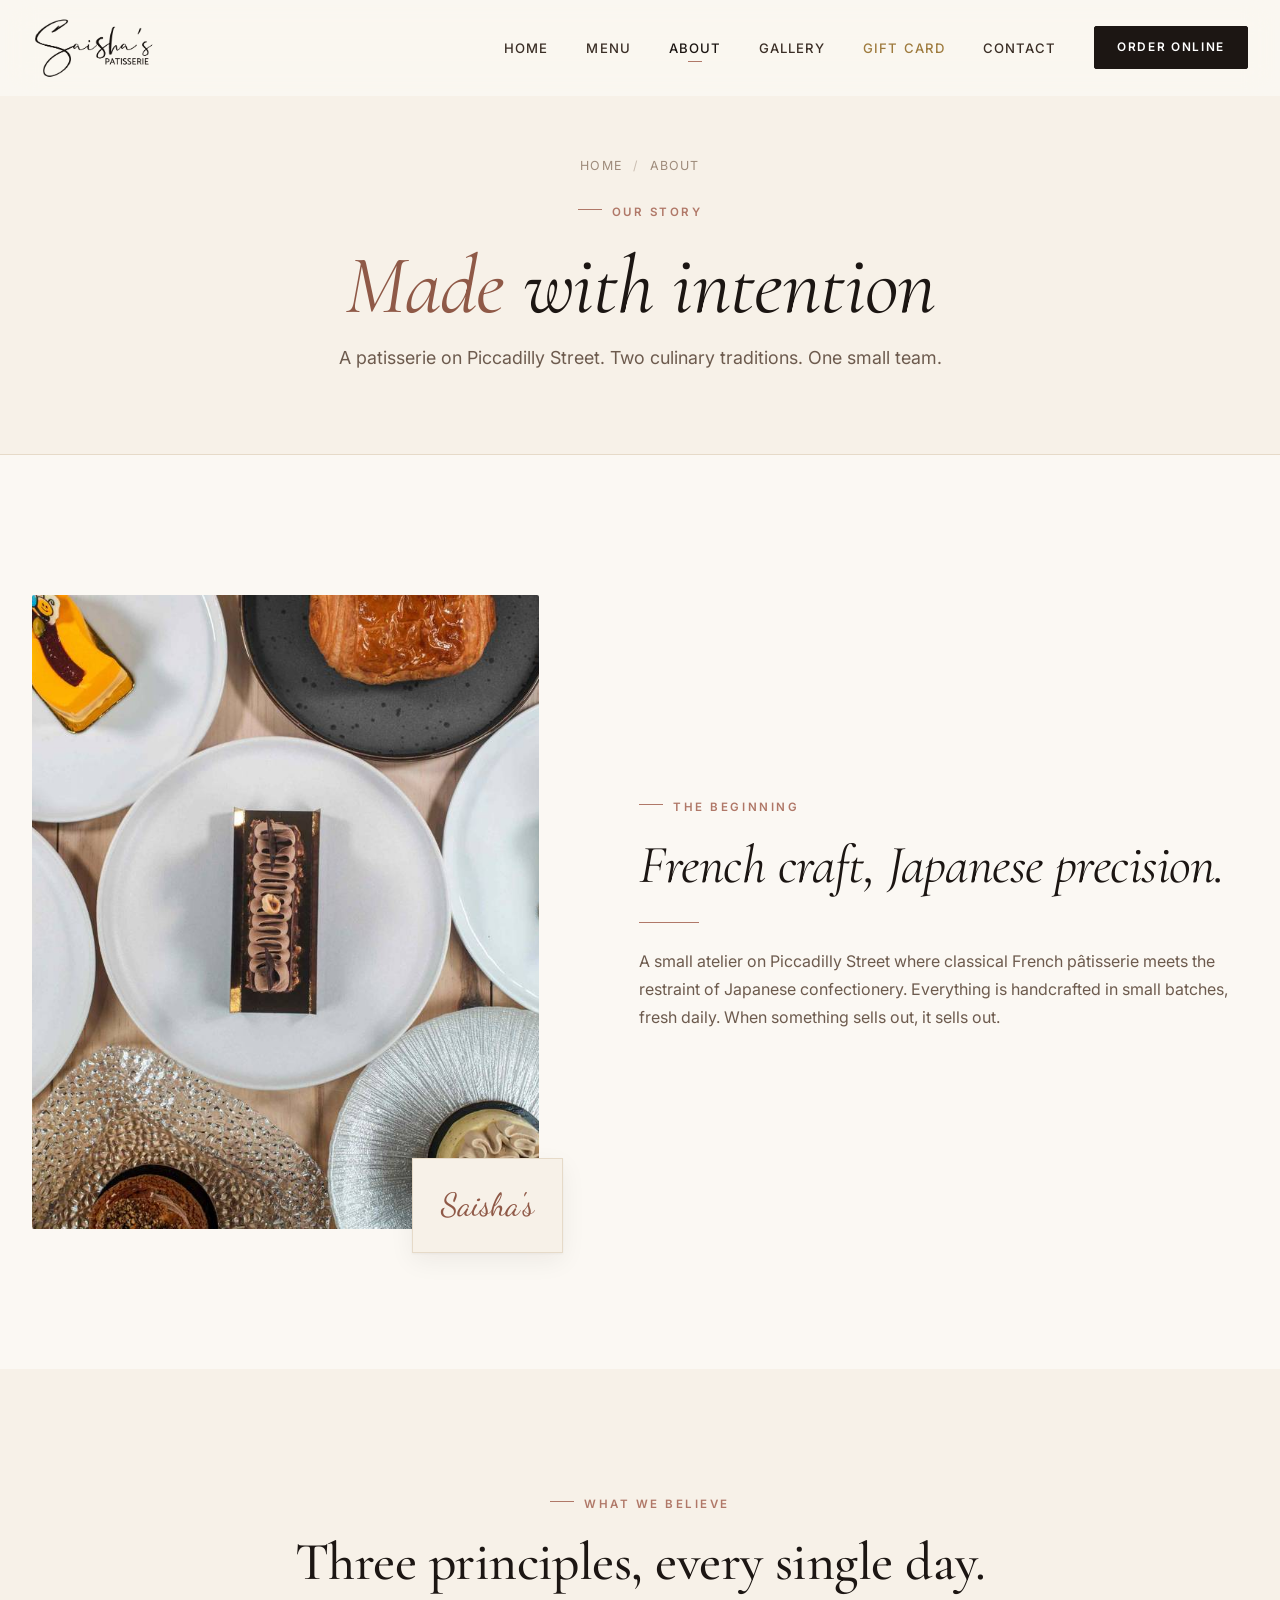
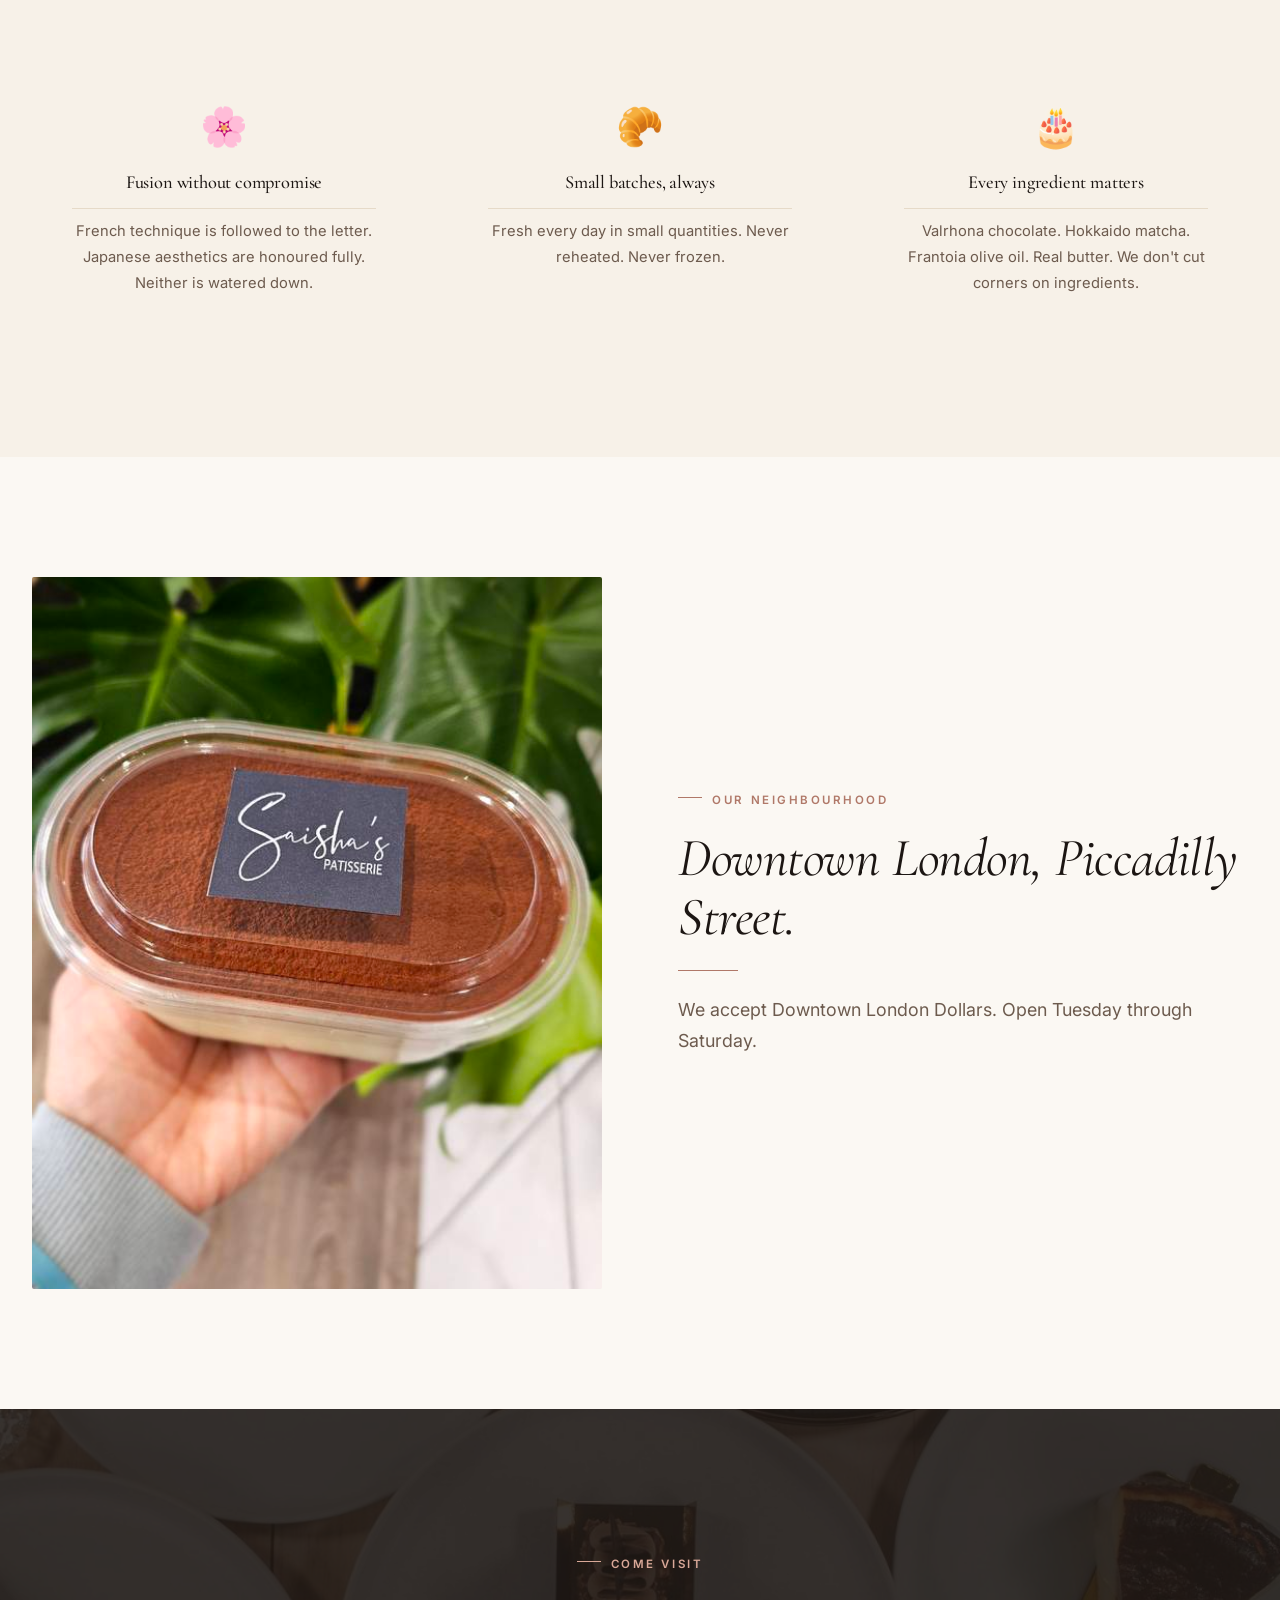
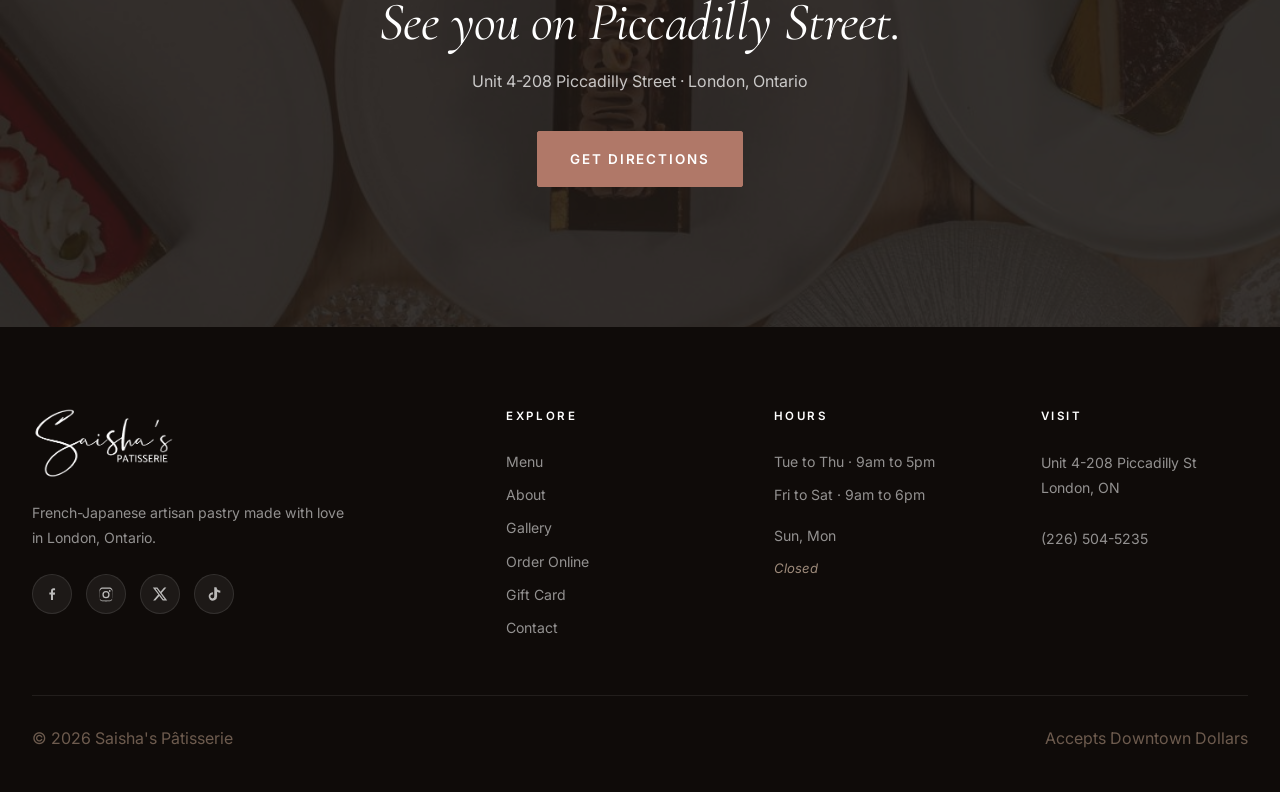
==== about.html @ 5a0bde57 "Initial commit: Saisha's Patisserie website rebuild Full static site with home, menu, about, gallery" ====
<!DOCTYPE html>
<html lang="en">
<head>
  <meta charset="UTF-8">
  <meta name="viewport" content="width=device-width, initial-scale=1.0">
  <title>About · Saisha's Pâtisserie</title>
  <meta name="description" content="The story behind Saisha's Pâtisserie, a French-Japanese artisan patisserie in London, Ontario.">
  <link rel="icon" type="image/png" href="images/logo/logo-transparent.png">
  <link rel="stylesheet" href="css/main.css">
  <link rel="stylesheet" href="css/components.css">
</head>
<body>

  <nav class="nav">
    <div class="wrap">
      <div class="nav-inner">
        <a href="index.html" class="nav-logo"><img src="images/logo/logo-dark.png" alt="Saisha's Pâtisserie"></a>
        <ul class="nav-links">
          <li><a href="index.html">Home</a></li>
          <li><a href="menu.html">Menu</a></li>
          <li><a href="about.html" class="active">About</a></li>
          <li><a href="gallery.html">Gallery</a></li>
          <li><a href="https://app.squareup.com/gift/MLR6V0DSDRDC0/order" target="_blank" rel="noopener" style="color:var(--gold);">Gift Card</a></li>
          <li><a href="contact.html">Contact</a></li>
          <li><a href="#" class="btn btn-primary nav-cta">Order Online</a></li>
        </ul>
        <button class="nav-toggle" aria-label="Menu"><span></span><span></span><span></span></button>
      </div>
    </div>
  </nav>

  <header class="page-header">
    <div class="wrap">
      <div class="breadcrumb"><a href="index.html">Home</a><span class="breadcrumb-sep">/</span><span>About</span></div>
      <span class="eyebrow">Our Story</span>
      <h1><em>Made</em> with intention</h1>
      <p class="lead">A patisserie on Piccadilly Street. Two culinary traditions. One small team.</p>
    </div>
  </header>

  <!-- STORY -->
  <section class="intro">
    <div class="wrap">
      <div class="intro-split">
        <div class="intro-photo fade-up">
          <img src="images/real/pastry-spread-hero.jpg" alt="Saisha's pastry spread">
          <div class="intro-sig">Saisha's</div>
        </div>
        <div class="intro-text fade-up">
          <span class="eyebrow">The Beginning</span>
          <h2>French craft, Japanese precision.</h2>
          <div class="rule"></div>
          <p>A small atelier on Piccadilly Street where classical French pâtisserie meets the restraint of Japanese confectionery. Everything is handcrafted in small batches, fresh daily. When something sells out, it sells out.</p>
        </div>
      </div>
    </div>
  </section>

  <!-- WHAT WE BELIEVE (user loves this, keep as-is) -->
  <section class="section bg-cream">
    <div class="wrap">
      <div class="section-header center fade-up">
        <span class="eyebrow">What We Believe</span>
        <h2>Three principles, every single day.</h2>
      </div>
      <div class="grid grid-3 stagger fade-up">
        <div class="card" style="text-align:center; border: none; background: transparent;">
          <div style="font-size:2.4rem; margin-bottom: 14px;">🌸</div>
          <h3 style="font-size:1.15rem; margin-bottom:10px;">Fusion without compromise</h3>
          <p style="font-size:0.92rem;">French technique is followed to the letter. Japanese aesthetics are honoured fully. Neither is watered down.</p>
        </div>
        <div class="card" style="text-align:center; border: none; background: transparent;">
          <div style="font-size:2.4rem; margin-bottom: 14px;">🥐</div>
          <h3 style="font-size:1.15rem; margin-bottom:10px;">Small batches, always</h3>
          <p style="font-size:0.92rem;">Fresh every day in small quantities. Never reheated. Never frozen.</p>
        </div>
        <div class="card" style="text-align:center; border: none; background: transparent;">
          <div style="font-size:2.4rem; margin-bottom: 14px;">🎂</div>
          <h3 style="font-size:1.15rem; margin-bottom:10px;">Every ingredient matters</h3>
          <p style="font-size:0.92rem;">Valrhona chocolate. Hokkaido matcha. Frantoia olive oil. Real butter. We don't cut corners on ingredients.</p>
        </div>
      </div>
    </div>
  </section>

  <!-- NEIGHBOURHOOD -->
  <section class="section">
    <div class="wrap">
      <div class="split fade-up">
        <div class="showcase-photo">
          <img src="images/real/tiramisu-branded.jpg" alt="Saisha's signature tiramisu packaging" style="width: 100%; aspect-ratio: 4/5; object-fit: cover;">
        </div>
        <div class="showcase-text">
          <span class="eyebrow">Our Neighbourhood</span>
          <h2 style="font-style: italic; font-weight: 400;">Downtown London, Piccadilly Street.</h2>
          <div class="rule"></div>
          <p class="lead">We accept Downtown London Dollars. Open Tuesday through Saturday.</p>
        </div>
      </div>
    </div>
  </section>

  <!-- SINGLE FOCUSED CTA -->
  <section class="cta-banner">
    <div class="wrap-narrow">
      <span class="eyebrow">Come Visit</span>
      <h2>See you on Piccadilly Street.</h2>
      <p>Unit 4-208 Piccadilly Street · London, Ontario</p>
      <div class="cta-banner-actions">
        <a href="contact.html" class="btn btn-primary" style="background: var(--rose); border-color: var(--rose);">Get Directions</a>
      </div>
    </div>
  </section>

  <footer class="footer">
    <div class="wrap">
      <div class="footer-grid">
        <div class="footer-brand">
          <a href="index.html"><img src="images/logo/logo-transparent.png" alt="Saisha's Pâtisserie"></a>
          <p>French-Japanese artisan pastry made with love in London, Ontario.</p>
          <div class="footer-social">
            <a href="https://www.facebook.com/saisha.patisserie/" target="_blank" aria-label="Facebook"><svg viewBox="0 0 24 24" xmlns="http://www.w3.org/2000/svg"><path d="M13.5 21v-8h2.7l.4-3.1h-3.1v-2c0-.9.25-1.5 1.5-1.5h1.6V3.6c-.3 0-1.2-.1-2.3-.1-2.3 0-3.8 1.4-3.8 3.9v2.2H8v3.1h2.5V21h3z"/></svg></a>
            <a href="https://www.instagram.com/saisha.patisserie/" target="_blank" aria-label="Instagram"><svg viewBox="0 0 24 24" xmlns="http://www.w3.org/2000/svg"><path d="M12 2.2c3.2 0 3.6 0 4.8.07 1.2.05 1.8.24 2.2.4.6.2 1 .5 1.4.9s.7.8.9 1.4c.17.5.36 1.1.4 2.2.07 1.2.07 1.6.07 4.8s0 3.6-.07 4.8c-.04 1.2-.23 1.8-.4 2.2-.2.6-.5 1-.9 1.4s-.8.7-1.4.9c-.5.17-1.1.36-2.2.4-1.2.07-1.6.07-4.8.07s-3.6 0-4.8-.07c-1.1-.04-1.7-.23-2.2-.4-.6-.2-1-.5-1.4-.9s-.7-.8-.9-1.4c-.17-.5-.36-1.1-.4-2.2C2.2 15.6 2.2 15.2 2.2 12s0-3.6.07-4.8c.04-1.1.23-1.7.4-2.2.2-.6.5-1 .9-1.4s.8-.7 1.4-.9c.5-.17 1.1-.36 2.2-.4C8.4 2.2 8.8 2.2 12 2.2zm0 1.98c-3.1 0-3.5 0-4.7.07-1.1.05-1.7.23-2.1.4-.5.2-.9.5-1.3.9s-.7.8-.9 1.3c-.17.4-.35 1-.4 2.1-.07 1.2-.07 1.6-.07 4.7s0 3.5.07 4.7c.05 1.1.23 1.7.4 2.1.2.5.5.9.9 1.3s.8.7 1.3.9c.4.17 1 .35 2.1.4 1.2.07 1.6.07 4.7.07s3.5 0 4.7-.07c1.1-.05 1.7-.23 2.1-.4.5-.2.9-.5 1.3-.9s.7-.8.9-1.3c.17-.4.35-1 .4-2.1.07-1.2.07-1.6.07-4.7s0-3.5-.07-4.7c-.05-1.1-.23-1.7-.4-2.1-.2-.5-.5-.9-.9-1.3s-.8-.7-1.3-.9c-.4-.17-1-.35-2.1-.4-1.2-.07-1.6-.07-4.7-.07zm0 3.4a5.4 5.4 0 1 1 0 10.8 5.4 5.4 0 0 1 0-10.8zm0 1.98a3.42 3.42 0 1 0 0 6.84 3.42 3.42 0 0 0 0-6.84zm6.85-2.2a1.27 1.27 0 1 1-2.54 0 1.27 1.27 0 0 1 2.54 0z"/></svg></a>
            <a href="https://x.com/saishas_pastry" target="_blank" aria-label="X"><svg viewBox="0 0 24 24" xmlns="http://www.w3.org/2000/svg"><path d="M18.244 2.25h3.308l-7.227 8.26 8.502 11.24H16.17l-5.214-6.817L4.99 21.75H1.68l7.73-8.835L1.254 2.25H8.08l4.713 6.231zm-1.161 17.52h1.833L7.084 4.126H5.117z"/></svg></a>
            <a href="https://www.tiktok.com/discover/saisha-patisserie" target="_blank" aria-label="TikTok"><svg viewBox="0 0 24 24" xmlns="http://www.w3.org/2000/svg"><path d="M19.59 6.69a4.83 4.83 0 0 1-3.77-4.25V2h-3.45v13.67a2.89 2.89 0 0 1-5.2 1.74 2.89 2.89 0 0 1 2.31-4.64 2.93 2.93 0 0 1 .88.13V9.4a6.84 6.84 0 0 0-1-.05A6.33 6.33 0 0 0 5.8 20.1a6.34 6.34 0 0 0 10.86-4.43v-7a8.16 8.16 0 0 0 4.77 1.52v-3.4a4.85 4.85 0 0 1-1-.1z"/></svg></a>
          </div>
        </div>
        <div class="footer-col"><h5>Explore</h5><ul>
          <li><a href="menu.html">Menu</a></li><li><a href="about.html">About</a></li>
          <li><a href="gallery.html">Gallery</a></li><li><a href="#">Order Online</a></li>
          <li><a href="https://app.squareup.com/gift/MLR6V0DSDRDC0/order" target="_blank">Gift Card</a></li>
          <li><a href="contact.html">Contact</a></li>
        </ul></div>
        <div class="footer-col"><h5>Hours</h5><ul>
          <li>Tue to Thu · 9am to 5pm</li>
          <li>Fri to Sat · 9am to 6pm</li>
          <li style="margin-top: 8px;">Sun, Mon</li>
          <li style="color: var(--muted); font-size: 0.82rem; font-style: italic;">Closed</li>
        </ul></div>
        <div class="footer-col"><h5>Visit</h5><address>
          Unit 4-208 Piccadilly St<br>London, ON<br><br>
          <a href="tel:+12265045235">(226) 504-5235</a>
        </address></div>
      </div>
      <div class="footer-bottom"><p>© 2026 Saisha's Pâtisserie</p><p>Accepts Downtown Dollars</p></div>
    </div>
  </footer>

  <script src="js/main.js"></script>
</body>
</html>
---- css/main.css ----
@import url('https://fonts.googleapis.com/css2?family=Cormorant+Garamond:ital,wght@0,300;0,400;0,500;0,600;0,700;1,400;1,500&family=Inter:wght@300;400;500;600;700&family=Dancing+Script:wght@500;600;700&display=swap');

/* ===========================================================
   DESIGN SYSTEM — Saisha's Pâtisserie
   French-Japanese artisan pastry · editorial premium feel
   =========================================================== */
:root {
  /* Palette */
  --cream:        #F7F1E8;
  --cream-deep:   #EFE6D6;
  --ivory:        #FBF8F3;
  --white:        #FFFFFF;
  --ink:          #1C1613;
  --ink-soft:     #3A2E26;
  --mid:          #6D5B4E;
  --muted:        #9E8B7B;
  --line:         #E6DAC8;

  /* Accents — muted, refined */
  --rose:         #B07868;
  --rose-deep:    #8F5947;
  --rose-soft:    #D9A898;
  --gold:         #9E7B3E;
  --gold-light:   #C9A35E;

  /* Semantic */
  --bg:           var(--ivory);
  --bg-alt:       var(--cream);
  --bg-dark:      var(--ink);
  --text:         var(--ink);
  --text-soft:    var(--mid);
  --accent:       var(--rose);
  --border:       var(--line);

  /* Type */
  --font-display: 'Cormorant Garamond', 'Playfair Display', Georgia, serif;
  --font-body:    'Inter', system-ui, -apple-system, sans-serif;
  --font-script:  'Dancing Script', cursive;

  /* Rhythm */
  --r-xs: 4px;
  --r-sm: 8px;
  --r-md: 14px;
  --r-lg: 24px;
  --r-xl: 36px;

  /* Shadows */
  --shadow-soft: 0 1px 2px rgba(28,22,19,0.04), 0 8px 24px rgba(28,22,19,0.06);
  --shadow-md:   0 4px 12px rgba(28,22,19,0.08), 0 20px 40px rgba(28,22,19,0.10);
  --shadow-lg:   0 20px 60px rgba(28,22,19,0.18);

  /* Motion */
  --ease: cubic-bezier(0.16, 1, 0.3, 1);
  --t-fast: 0.2s;
  --t-med:  0.4s;
  --t-slow: 0.8s;

  --max:        1280px;
  --max-narrow: 920px;
  --nav-h:      96px;
}

*, *::before, *::after { box-sizing: border-box; margin: 0; padding: 0; }
html { scroll-behavior: smooth; -webkit-text-size-adjust: 100%; }
body {
  font-family: var(--font-body);
  background: var(--bg);
  color: var(--text);
  line-height: 1.65;
  font-size: 16px;
  -webkit-font-smoothing: antialiased;
  -moz-osx-font-smoothing: grayscale;
}
img { max-width: 100%; height: auto; display: block; }
a  { color: inherit; text-decoration: none; transition: color var(--t-fast) var(--ease); }
ul { list-style: none; }
button { font-family: inherit; cursor: pointer; border: none; background: none; }

/* ===========================================================
   TYPOGRAPHY
   =========================================================== */
.display, h1, h2, h3 {
  font-family: var(--font-display);
  font-weight: 500;
  line-height: 1.1;
  letter-spacing: -0.01em;
  color: var(--ink);
}
h1 { font-size: clamp(2.8rem, 6.5vw, 5.5rem); font-weight: 400; }
h2 { font-size: clamp(2rem, 4.2vw, 3.4rem); }
h3 { font-size: clamp(1.4rem, 2.5vw, 1.9rem); font-weight: 500; }
h4 { font-family: var(--font-display); font-size: 1.25rem; font-weight: 500; line-height: 1.3; color: var(--ink); }

em { font-style: italic; color: var(--rose-deep); }

.nowrap { white-space: nowrap; }

p {
  color: var(--text-soft);
  font-size: 1rem;
  line-height: 1.75;
}

.lead {
  font-size: clamp(1.05rem, 1.4vw, 1.2rem);
  line-height: 1.7;
  color: var(--mid);
  max-width: 58ch;
}

.eyebrow {
  display: inline-block;
  font-family: var(--font-body);
  font-size: 0.72rem;
  font-weight: 600;
  letter-spacing: 0.22em;
  text-transform: uppercase;
  color: var(--rose);
  margin-bottom: 18px;
}

.eyebrow::before {
  content: '';
  display: inline-block;
  width: 24px;
  height: 1px;
  background: currentColor;
  vertical-align: middle;
  margin-right: 10px;
  transform: translateY(-3px);
}

.script {
  font-family: var(--font-script);
  font-weight: 600;
  font-style: normal;
  color: var(--rose-deep);
}

.rule {
  width: 60px;
  height: 1px;
  background: var(--rose);
  margin: 24px 0;
}
.rule.center { margin-left: auto; margin-right: auto; }

/* ===========================================================
   LAYOUT
   =========================================================== */
.wrap {
  width: 100%;
  max-width: var(--max);
  margin: 0 auto;
  padding: 0 32px;
}

.wrap-narrow {
  max-width: var(--max-narrow);
  margin: 0 auto;
  padding: 0 32px;
}

.section {
  padding: clamp(64px, 10vw, 120px) 0;
}

.section-sm { padding: 56px 0; }

.section-header {
  margin-bottom: 64px;
}

.section-header.center {
  text-align: center;
}

.section-header.center .lead {
  margin: 16px auto 0;
}

.section-header p.lead {
  margin-top: 16px;
}

/* Grid helpers */
.grid {
  display: grid;
  gap: 32px;
}
.grid-2 { grid-template-columns: repeat(2, minmax(0, 1fr)); }
.grid-3 { grid-template-columns: repeat(3, minmax(0, 1fr)); }
.grid-4 { grid-template-columns: repeat(4, minmax(0, 1fr)); }

.split {
  display: grid;
  grid-template-columns: 1fr 1fr;
  gap: clamp(32px, 6vw, 80px);
  align-items: center;
}

/* ===========================================================
   BUTTONS
   =========================================================== */
.btn {
  display: inline-flex;
  align-items: center;
  justify-content: center;
  gap: 10px;
  padding: 16px 32px;
  border-radius: 2px;
  font-family: var(--font-body);
  font-size: 0.84rem;
  font-weight: 600;
  letter-spacing: 0.14em;
  text-transform: uppercase;
  border: 1px solid transparent;
  transition: all var(--t-med) var(--ease);
  cursor: pointer;
  white-space: nowrap;
  position: relative;
  overflow: hidden;
}

.btn-primary {
  background: var(--ink);
  color: var(--white);
  border-color: var(--ink);
}
.btn-primary:hover {
  background: var(--rose-deep);
  border-color: var(--rose-deep);
  transform: translateY(-2px);
  box-shadow: var(--shadow-md);
}

.btn-ghost {
  background: transparent;
  color: var(--ink);
  border-color: var(--ink);
}
.btn-ghost:hover {
  background: var(--ink);
  color: var(--white);
}

.btn-gold {
  background: var(--gold);
  color: var(--white);
  border-color: var(--gold);
}
.btn-gold:hover {
  background: var(--gold-light);
  border-color: var(--gold-light);
  color: var(--ink);
}

.btn-outline-light {
  background: transparent;
  color: var(--white);
  border-color: rgba(255,255,255,0.35);
}
.btn-outline-light:hover {
  background: rgba(255,255,255,0.1);
  border-color: var(--white);
}

.btn-sm {
  padding: 11px 22px;
  font-size: 0.74rem;
}

.btn-text {
  font-family: var(--font-body);
  font-size: 0.8rem;
  font-weight: 600;
  letter-spacing: 0.18em;
  text-transform: uppercase;
  color: var(--ink);
  display: inline-flex;
  align-items: center;
  gap: 10px;
  border-bottom: 1px solid currentColor;
  padding-bottom: 4px;
  transition: all var(--t-med) var(--ease);
}
.btn-text:hover {
  color: var(--rose);
  gap: 16px;
}

/* Colors */
.text-rose    { color: var(--rose); }
.text-muted   { color: var(--muted); }
.text-dark    { color: var(--ink); }
.bg-cream     { background: var(--cream); }
.bg-dark      { background: var(--bg-dark); color: var(--white); }
.bg-ivory     { background: var(--ivory); }

/* ===========================================================
   PAGE HEADER (inner pages)
   =========================================================== */
.page-header {
  padding: calc(var(--nav-h) + 60px) 0 80px;
  background: var(--bg-alt);
  text-align: center;
  border-bottom: 1px solid var(--border);
}
.page-header h1 {
  font-weight: 400;
  font-style: italic;
}
.page-header .lead {
  margin: 12px auto 0;
}

.breadcrumb {
  display: flex;
  align-items: center;
  justify-content: center;
  gap: 10px;
  font-size: 0.78rem;
  color: var(--muted);
  letter-spacing: 0.1em;
  text-transform: uppercase;
  margin-bottom: 20px;
}
.breadcrumb a:hover { color: var(--rose); }
.breadcrumb-sep { color: var(--muted); opacity: 0.5; }

/* ===========================================================
   FADE UP ANIMATION
   =========================================================== */
.fade-up {
  opacity: 0;
  transform: translateY(28px);
  transition: opacity 0.9s var(--ease), transform 0.9s var(--ease);
}
.fade-up.visible {
  opacity: 1;
  transform: translateY(0);
}

/* Staggered children */
.stagger > * { transition-delay: 0s; }
.stagger > *:nth-child(2) { transition-delay: 0.1s; }
.stagger > *:nth-child(3) { transition-delay: 0.2s; }
.stagger > *:nth-child(4) { transition-delay: 0.3s; }
.stagger > *:nth-child(5) { transition-delay: 0.4s; }
.stagger > *:nth-child(6) { transition-delay: 0.5s; }

/* ===========================================================
   RESPONSIVE
   =========================================================== */
@media (max-width: 1024px) {
  .grid-4 { grid-template-columns: repeat(2, 1fr); }
  .grid-3 { grid-template-columns: repeat(2, 1fr); }
  .split  { grid-template-columns: 1fr; gap: 40px; }
}

@media (max-width: 640px) {
  .wrap, .wrap-narrow { padding: 0 20px; }
  .grid-4, .grid-3, .grid-2 { grid-template-columns: 1fr; }
  .btn { padding: 13px 24px; font-size: 0.78rem; }
  .section-header { margin-bottom: 40px; }
}
---- css/components.css ----
/* ===========================================================
   NAVIGATION
   =========================================================== */
.nav {
  position: fixed;
  top: 0; left: 0; right: 0;
  height: var(--nav-h);
  z-index: 100;
  display: flex;
  align-items: center;
  background: rgba(251,248,243,0.85);
  backdrop-filter: blur(16px) saturate(1.4);
  -webkit-backdrop-filter: blur(16px) saturate(1.4);
  border-bottom: 1px solid transparent;
  transition: all var(--t-med) var(--ease);
}
.nav.scrolled {
  border-bottom-color: var(--border);
  background: rgba(251,248,243,0.96);
}
.nav-inner {
  display: flex;
  align-items: center;
  justify-content: space-between;
  width: 100%;
}
.nav-logo {
  display: inline-flex;
  align-items: center;
  height: 100%;
}
.nav-logo img {
  height: 62px;
  width: auto;
  display: block;
}
.nav-links {
  display: flex;
  align-items: center;
  gap: 38px;
}
.nav-links a {
  font-size: 0.82rem;
  font-weight: 500;
  letter-spacing: 0.08em;
  text-transform: uppercase;
  color: var(--ink-soft);
  position: relative;
}
.nav-links a::after {
  content: '';
  position: absolute;
  bottom: -6px; left: 50%;
  transform: translateX(-50%) scaleX(0);
  width: 14px;
  height: 1px;
  background: var(--rose);
  transition: transform var(--t-med) var(--ease);
}
.nav-links a:hover,
.nav-links a.active {
  color: var(--ink);
}
.nav-links a:hover::after,
.nav-links a.active::after {
  transform: translateX(-50%) scaleX(1);
}
.nav-links a.nav-cta,
.nav-links a.btn-primary {
  padding: 11px 22px !important;
  font-size: 0.74rem !important;
  letter-spacing: 0.14em !important;
  color: var(--white) !important;
  background: var(--ink);
  border: 1px solid var(--ink);
  border-radius: 2px;
  text-transform: uppercase;
  font-weight: 600;
  transition: all var(--t-med) var(--ease);
}
.nav-links a.nav-cta:hover,
.nav-links a.btn-primary:hover {
  background: var(--rose-deep);
  border-color: var(--rose-deep);
  color: var(--white) !important;
  transform: translateY(-1px);
}
.nav-links a.nav-cta::after,
.nav-links a.btn-primary::after {
  display: none !important;
}
.nav-toggle {
  display: none;
  flex-direction: column;
  gap: 5px;
}
.nav-toggle span {
  width: 26px;
  height: 1.5px;
  background: var(--ink);
  transition: all var(--t-med) var(--ease);
}
.nav-toggle.open span:nth-child(1) { transform: translateY(7px) rotate(45deg); }
.nav-toggle.open span:nth-child(2) { opacity: 0; }
.nav-toggle.open span:nth-child(3) { transform: translateY(-6px) rotate(-45deg); }

@media (max-width: 960px) {
  .nav-links {
    position: fixed;
    top: var(--nav-h); left: 0; right: 0;
    flex-direction: column;
    gap: 0;
    background: var(--ivory);
    padding: 24px 0;
    border-bottom: 1px solid var(--border);
    transform: translateY(-100%);
    opacity: 0;
    pointer-events: none;
    transition: all var(--t-med) var(--ease);
  }
  .nav-links.open {
    transform: translateY(0);
    opacity: 1;
    pointer-events: auto;
  }
  .nav-links a {
    padding: 16px 32px;
    width: 100%;
    font-size: 0.9rem;
    text-align: center;
  }
  .nav-links a::after { display: none; }
  .nav-toggle { display: flex; }
}

/* ===========================================================
   HERO — editorial premium
   =========================================================== */
.hero {
  position: relative;
  min-height: 100vh;
  display: flex;
  align-items: center;
  overflow: hidden;
  background: var(--ink);
  padding-top: var(--nav-h);
}
.hero-bg {
  position: absolute;
  inset: 0;
  background: url('../images/hero/hero-croissants.jpg') center/cover no-repeat;
  opacity: 0.88;
  animation: heroZoom 20s var(--ease) forwards;
}
@keyframes heroZoom {
  from { transform: scale(1.08); }
  to   { transform: scale(1); }
}
.hero-overlay {
  position: absolute;
  inset: 0;
  background: linear-gradient(
    95deg,
    rgba(14,10,8,0.80) 0%,
    rgba(14,10,8,0.55) 40%,
    rgba(14,10,8,0.25) 100%);
}
.hero-content {
  position: relative;
  z-index: 2;
  max-width: 780px;
  color: var(--white);
  padding: 40px 0 80px;
}
.hero-eyebrow {
  display: inline-flex;
  align-items: center;
  gap: 14px;
  font-family: var(--font-body);
  font-size: 0.72rem;
  font-weight: 500;
  letter-spacing: 0.28em;
  text-transform: uppercase;
  color: rgba(255,255,255,0.8);
  margin-bottom: 28px;
}
.hero-eyebrow::before,
.hero-eyebrow::after {
  content: '';
  width: 40px;
  height: 1px;
  background: rgba(255,255,255,0.4);
}
.hero-content h1 {
  font-size: clamp(3rem, 7vw, 6rem);
  font-weight: 300;
  line-height: 1.02;
  color: var(--white);
  margin-bottom: 28px;
  letter-spacing: -0.02em;
}
.hero-content h1 em {
  font-style: italic;
  color: var(--rose-soft);
  font-weight: 400;
}
.hero-content .script {
  display: block;
  font-size: clamp(2rem, 5vw, 3.6rem);
  color: var(--rose-soft);
  margin: -4px 0 10px;
}
.hero-tagline {
  font-size: clamp(1rem, 1.3vw, 1.15rem);
  color: rgba(255,255,255,0.85);
  max-width: 540px;
  margin-bottom: 44px;
  line-height: 1.7;
}
.hero-actions {
  display: flex;
  gap: 16px;
  flex-wrap: wrap;
}
.hero-meta {
  position: absolute;
  bottom: 48px;
  left: 0; right: 0;
  z-index: 2;
}
.hero-meta-inner {
  display: flex;
  justify-content: space-between;
  align-items: end;
  color: rgba(255,255,255,0.7);
  font-size: 0.72rem;
  letter-spacing: 0.2em;
  text-transform: uppercase;
}
.hero-meta-scroll {
  display: flex;
  align-items: center;
  gap: 14px;
}
.hero-meta-scroll::after {
  content: '';
  width: 1px;
  height: 52px;
  background: linear-gradient(to bottom, rgba(255,255,255,0.5), transparent);
  animation: scrollLine 2.4s ease-in-out infinite;
}
@keyframes scrollLine {
  0%,100% { transform: scaleY(1); opacity: 0.4; }
  50%     { transform: scaleY(1.3); opacity: 1; }
}
.hero-rating {
  display: flex;
  align-items: center;
  gap: 16px;
}
.hero-rating strong {
  color: var(--white);
  font-family: var(--font-display);
  font-size: 1.1rem;
  font-weight: 500;
}
.hero-rating .stars {
  letter-spacing: 3px;
  color: var(--gold-light);
  font-size: 1rem;
}

@media (max-width: 640px) {
  .hero-meta-inner { flex-direction: column; gap: 20px; align-items: start; }
}

/* ===========================================================
   MARQUEE / MARKS BAR
   =========================================================== */
.marquee {
  border-top: 1px solid var(--border);
  border-bottom: 1px solid var(--border);
  padding: 28px 0;
  background: var(--cream);
  overflow: hidden;
}
.marquee-track {
  display: flex;
  align-items: center;
  gap: 56px;
  animation: slide 38s linear infinite;
  white-space: nowrap;
}
.marquee-item {
  font-family: var(--font-display);
  font-style: italic;
  font-size: 1.5rem;
  color: var(--mid);
  display: inline-flex;
  align-items: center;
  gap: 56px;
}
.marquee-item::after {
  content: '✦';
  color: var(--rose);
  font-size: 0.9rem;
}
@keyframes slide {
  from { transform: translateX(0); }
  to   { transform: translateX(-50%); }
}

/* ===========================================================
   INTRO / STORY SECTION — editorial split
   =========================================================== */
.intro {
  padding: clamp(80px, 12vw, 140px) 0;
}
.intro-split {
  display: grid;
  grid-template-columns: 1fr 1.2fr;
  gap: clamp(40px, 8vw, 100px);
  align-items: center;
}
.intro-text h2 {
  font-style: italic;
  font-weight: 400;
  margin-bottom: 28px;
}
.intro-text p + p {
  margin-top: 18px;
}
.intro-photo {
  position: relative;
}
.intro-photo > img {
  width: 100%;
  aspect-ratio: 4/5;
  object-fit: cover;
  border-radius: 2px;
}
.intro-sig {
  position: absolute;
  bottom: -24px;
  right: -24px;
  background: var(--cream);
  padding: 20px 28px;
  border: 1px solid var(--border);
  font-family: var(--font-script);
  font-size: 2rem;
  color: var(--rose-deep);
  box-shadow: var(--shadow-soft);
}
.intro-stats {
  display: flex;
  gap: 48px;
  margin-top: 44px;
  padding-top: 32px;
  border-top: 1px solid var(--border);
}
.intro-stat strong {
  display: block;
  font-family: var(--font-display);
  font-size: 2.4rem;
  font-weight: 500;
  color: var(--ink);
  line-height: 1;
}
.intro-stat span {
  font-size: 0.74rem;
  letter-spacing: 0.14em;
  text-transform: uppercase;
  color: var(--muted);
}
@media (max-width: 900px) {
  .intro-split { grid-template-columns: 1fr; }
  .intro-sig   { right: auto; left: 0; bottom: -20px; }
}

/* ===========================================================
   FEATURED ITEMS — editorial cards
   =========================================================== */
.featured {
  padding: clamp(80px, 12vw, 140px) 0;
  background: var(--cream);
}
.featured-grid {
  display: grid;
  grid-template-columns: repeat(4, 1fr);
  gap: 8px;
}
.featured-card {
  position: relative;
  overflow: hidden;
  background: var(--white);
  transition: transform var(--t-slow) var(--ease);
}
.featured-card-img {
  aspect-ratio: 3/4;
  overflow: hidden;
  position: relative;
}
.featured-card-img img {
  width: 100%;
  height: 100%;
  object-fit: cover;
  transition: transform 1.2s var(--ease);
}
.featured-card:hover .featured-card-img img {
  transform: scale(1.08);
}
.featured-card-body {
  padding: 22px 24px 28px;
  display: flex;
  flex-direction: column;
  gap: 4px;
}
.featured-card-body .category {
  font-size: 0.68rem;
  letter-spacing: 0.2em;
  text-transform: uppercase;
  color: var(--rose);
  font-weight: 600;
  margin-bottom: 6px;
}
.featured-card-body h4 {
  font-size: 1.2rem;
  line-height: 1.3;
  margin-bottom: 8px;
}
.featured-card-body .desc {
  font-size: 0.85rem;
  color: var(--mid);
  line-height: 1.55;
  margin-bottom: 14px;
  flex: 1;
}
.featured-card-body .price {
  font-family: var(--font-display);
  font-size: 1.1rem;
  font-weight: 500;
  color: var(--ink);
  display: flex;
  justify-content: space-between;
  align-items: end;
}
.featured-card-body .price small {
  font-family: var(--font-body);
  font-size: 0.7rem;
  letter-spacing: 0.14em;
  text-transform: uppercase;
  color: var(--muted);
  font-weight: 500;
}

@media (max-width: 1024px) {
  .featured-grid { grid-template-columns: repeat(2, 1fr); }
}
@media (max-width: 540px) {
  .featured-grid { grid-template-columns: 1fr; }
}

/* ===========================================================
   QUOTE / PULL QUOTE
   =========================================================== */
.pullquote {
  padding: 72px 0;
  background: var(--cream);
  border-top: 1px solid var(--border);
  border-bottom: 1px solid var(--border);
}
.pullquote-inner {
  display: flex;
  flex-direction: column;
  align-items: center;
  text-align: center;
  gap: 20px;
  max-width: 780px;
  margin: 0 auto;
}
.pullquote .stars {
  color: var(--gold-light);
  letter-spacing: 5px;
  font-size: 1.1rem;
}
.pullquote blockquote {
  font-family: var(--font-display);
  font-size: clamp(1.25rem, 2.2vw, 1.7rem);
  line-height: 1.5;
  font-weight: 400;
  font-style: italic;
  color: var(--ink);
  margin: 0;
  position: relative;
}
.pullquote blockquote::before,
.pullquote blockquote::after {
  font-family: var(--font-display);
  color: var(--rose);
  font-size: 2rem;
  font-style: italic;
  line-height: 0;
  position: relative;
  top: 0.25em;
}
.pullquote blockquote::before { content: '“'; margin-right: 4px; }
.pullquote blockquote::after  { content: '”'; margin-left: 4px; }
.pullquote .attribution {
  display: inline-flex;
  align-items: center;
  gap: 14px;
  padding-top: 12px;
  margin-top: 8px;
  border-top: 1px solid var(--border);
  min-width: 200px;
  justify-content: center;
}
.pullquote cite {
  font-style: normal;
  font-size: 0.72rem;
  letter-spacing: 0.22em;
  text-transform: uppercase;
  color: var(--muted);
  font-weight: 600;
}

/* ===========================================================
   SHOWCASE — alternating image/text rows
   =========================================================== */
.showcase {
  padding: clamp(80px, 12vw, 140px) 0;
}
.showcase-row {
  display: grid;
  grid-template-columns: 1fr 1fr;
  gap: clamp(40px, 6vw, 80px);
  align-items: center;
  margin-bottom: clamp(80px, 10vw, 140px);
}
.showcase-row:last-child { margin-bottom: 0; }
.showcase-row.reverse .showcase-text { order: 2; }
.showcase-row.reverse .showcase-photo { order: 1; }

.showcase-photo img {
  width: 100%;
  aspect-ratio: 5/6;
  object-fit: cover;
  border-radius: 2px;
}
.showcase-text h2 {
  font-style: italic;
  font-weight: 400;
  margin-bottom: 20px;
}
.showcase-text .lead {
  margin-bottom: 24px;
}

@media (max-width: 900px) {
  .showcase-row,
  .showcase-row.reverse { grid-template-columns: 1fr; }
  .showcase-row.reverse .showcase-text,
  .showcase-row.reverse .showcase-photo { order: unset; }
}

/* ===========================================================
   GALLERY STRIP (home preview)
   =========================================================== */
.gallery-preview {
  padding: clamp(60px, 8vw, 100px) 0;
  background: var(--bg-dark);
  color: var(--white);
}
.gallery-preview h2 { color: var(--white); font-style: italic; }
.gallery-preview .lead { color: rgba(255,255,255,0.7); }
.gallery-preview-grid {
  display: grid;
  grid-template-columns: repeat(4, 1fr);
  grid-auto-rows: 260px;
  gap: 12px;
  margin-top: 48px;
}
.gallery-preview-grid .gp-item {
  position: relative;
  overflow: hidden;
}
.gallery-preview-grid .gp-item.tall { grid-row: span 2; }
.gallery-preview-grid .gp-item img {
  width: 100%;
  height: 100%;
  object-fit: cover;
  transition: transform 1s var(--ease);
}
.gallery-preview-grid .gp-item:hover img {
  transform: scale(1.08);
}
@media (max-width: 900px) {
  .gallery-preview-grid { grid-template-columns: repeat(2, 1fr); grid-auto-rows: 220px; }
}

/* ===========================================================
   INSTAGRAM GRID
   =========================================================== */
.instagram-grid {
  display: grid;
  grid-template-columns: repeat(6, 1fr);
  gap: 10px;
}
.ig-tile {
  position: relative;
  aspect-ratio: 1/1;
  overflow: hidden;
}
.ig-tile img {
  width: 100%;
  height: 100%;
  object-fit: cover;
  transition: transform 0.8s var(--ease);
}
.ig-tile:hover img { transform: scale(1.08); }
.ig-overlay {
  position: absolute;
  inset: 0;
  background: rgba(28,22,19,0);
  display: flex;
  align-items: center;
  justify-content: center;
  color: var(--white);
  font-size: 0.72rem;
  font-weight: 600;
  letter-spacing: 0.12em;
  text-transform: uppercase;
  text-align: center;
  padding: 12px;
  opacity: 0;
  transition: all var(--t-med) var(--ease);
}
.ig-tile:hover .ig-overlay {
  background: rgba(28,22,19,0.6);
  opacity: 1;
}
@media (max-width: 900px) { .instagram-grid { grid-template-columns: repeat(3, 1fr); } }
@media (max-width: 480px) { .instagram-grid { grid-template-columns: repeat(2, 1fr); } }

/* ===========================================================
   NEWSLETTER
   =========================================================== */
.newsletter {
  padding: clamp(80px, 12vw, 120px) 0;
  background: var(--ivory);
  border-top: 1px solid var(--border);
}
.newsletter-inner {
  display: grid;
  grid-template-columns: 1fr 1fr;
  gap: 56px;
  align-items: center;
}
.newsletter-text h2 {
  font-style: italic;
  font-weight: 400;
  margin-bottom: 14px;
}
.newsletter-text p {
  color: var(--mid);
  max-width: 420px;
}
.newsletter-form { display: flex; flex-direction: column; gap: 12px; }
.newsletter-field {
  display: flex;
  gap: 10px;
  align-items: stretch;
  border-bottom: 1px solid var(--ink);
  padding-bottom: 4px;
}
.newsletter-field input {
  flex: 1;
  padding: 12px 0;
  border: none;
  background: transparent;
  font-family: var(--font-body);
  font-size: 1rem;
  color: var(--ink);
  outline: none;
}
.newsletter-field input::placeholder { color: var(--muted); }
.newsletter-field button { flex-shrink: 0; }
.newsletter-form .form-note {
  font-size: 0.72rem;
  color: var(--muted);
  letter-spacing: 0.04em;
}
.sr-only {
  position: absolute;
  width: 1px; height: 1px;
  padding: 0; margin: -1px;
  overflow: hidden; clip: rect(0,0,0,0);
  white-space: nowrap; border: 0;
}
@media (max-width: 900px) {
  .newsletter-inner { grid-template-columns: 1fr; gap: 32px; }
}

/* ===========================================================
   CTA BANNER — dark editorial
   =========================================================== */
.cta-banner {
  position: relative;
  padding: clamp(80px, 12vw, 140px) 0;
  background: var(--ink);
  color: var(--white);
  text-align: center;
  overflow: hidden;
}
.cta-banner::before {
  content: '';
  position: absolute;
  inset: 0;
  background: url('../images/hero/hero-real.jpg') center/cover;
  opacity: 0.12;
}
.cta-banner > * { position: relative; z-index: 1; }
.cta-banner .eyebrow { color: var(--rose-soft); }
.cta-banner h2 {
  color: var(--white);
  font-style: italic;
  font-weight: 400;
  margin-bottom: 16px;
}
.cta-banner p {
  color: rgba(255,255,255,0.75);
  max-width: 520px;
  margin: 0 auto 36px;
}
.cta-banner-actions {
  display: flex;
  gap: 16px;
  justify-content: center;
  flex-wrap: wrap;
}

/* ===========================================================
   FOOTER
   =========================================================== */
.footer {
  background: #0F0B09;
  color: rgba(255,255,255,0.7);
  padding: 80px 0 40px;
}
.footer-grid {
  display: grid;
  grid-template-columns: 2fr 1fr 1fr 1fr;
  gap: 60px;
  margin-bottom: 56px;
}
.footer-brand img {
  height: 72px;
  width: auto;
  display: block;
  margin-bottom: 22px;
}
.footer-brand p {
  font-size: 0.88rem;
  line-height: 1.75;
  color: rgba(255,255,255,0.55);
  margin-bottom: 24px;
  max-width: 320px;
}
.footer-social {
  display: flex;
  gap: 14px;
}
.footer-social a {
  width: 40px; height: 40px;
  border-radius: 50%;
  background: rgba(255,255,255,0.06);
  border: 1px solid rgba(255,255,255,0.1);
  display: inline-flex;
  align-items: center;
  justify-content: center;
  color: rgba(255,255,255,0.7);
  transition: all var(--t-med) var(--ease);
}
.footer-social a:hover {
  background: var(--rose);
  border-color: var(--rose);
  color: var(--white);
  transform: translateY(-2px);
}
.footer-social a svg {
  width: 16px;
  height: 16px;
  fill: currentColor;
}
.footer-col h5 {
  font-family: var(--font-body);
  font-size: 0.72rem;
  font-weight: 600;
  letter-spacing: 0.22em;
  text-transform: uppercase;
  color: var(--white);
  margin-bottom: 24px;
}
.footer-col ul {
  display: flex;
  flex-direction: column;
  gap: 10px;
}
.footer-col ul li a,
.footer-col ul li {
  font-size: 0.88rem;
  color: rgba(255,255,255,0.55);
}
.footer-col ul li a:hover { color: var(--rose-soft); }
.footer-col address {
  font-style: normal;
  font-size: 0.88rem;
  color: rgba(255,255,255,0.55);
  line-height: 1.8;
}
.footer-col address a:hover { color: var(--rose-soft); }
.footer-bottom {
  border-top: 1px solid rgba(255,255,255,0.08);
  padding-top: 28px;
  display: flex;
  justify-content: space-between;
  align-items: center;
  flex-wrap: wrap;
  gap: 16px;
  font-size: 0.78rem;
  color: rgba(255,255,255,0.4);
}
.footer-bottom a { color: rgba(255,255,255,0.55); }
.footer-bottom a:hover { color: var(--rose-soft); }

@media (max-width: 900px) {
  .footer-grid { grid-template-columns: 1fr 1fr; gap: 40px; }
}
@media (max-width: 540px) {
  .footer-grid { grid-template-columns: 1fr; }
}

/* ===========================================================
   MENU PAGE
   =========================================================== */
.menu-nav {
  position: sticky;
  top: var(--nav-h);
  z-index: 50;
  background: var(--ivory);
  border-bottom: 1px solid var(--border);
  padding: 20px 0;
}
.menu-nav-inner {
  display: flex;
  gap: 12px;
  flex-wrap: wrap;
  justify-content: center;
}
.menu-tab {
  padding: 10px 22px;
  font-family: var(--font-body);
  font-size: 0.78rem;
  font-weight: 500;
  letter-spacing: 0.12em;
  text-transform: uppercase;
  color: var(--mid);
  border: 1px solid transparent;
  background: transparent;
  border-radius: 2px;
  transition: all var(--t-med) var(--ease);
}
.menu-tab:hover {
  color: var(--ink);
  border-color: var(--border);
}
.menu-tab.active {
  background: var(--ink);
  color: var(--white);
  border-color: var(--ink);
}

.menu-category {
  padding: 72px 0;
  border-bottom: 1px solid var(--border);
}
.menu-category:last-child { border-bottom: none; }
.menu-category-header {
  text-align: center;
  margin-bottom: 56px;
}
.menu-category-header h2 {
  font-style: italic;
  font-weight: 400;
}
.menu-category-header .lead {
  margin: 14px auto 0;
}

.menu-grid {
  display: grid;
  grid-template-columns: repeat(3, 1fr);
  gap: 44px 28px;
}
@media (max-width: 900px) { .menu-grid { grid-template-columns: repeat(2, 1fr); } }
@media (max-width: 540px) { .menu-grid { grid-template-columns: 1fr; } }

.menu-item {
  position: relative;
}
.menu-item-img {
  aspect-ratio: 4/3;
  overflow: hidden;
  margin-bottom: 16px;
}
.menu-item-img img {
  width: 100%;
  height: 100%;
  object-fit: cover;
  transition: transform 1s var(--ease);
}
.menu-item:hover .menu-item-img img {
  transform: scale(1.05);
}
.menu-item-header {
  display: flex;
  justify-content: space-between;
  align-items: baseline;
  gap: 14px;
  margin-bottom: 8px;
}
.menu-item-header h4 {
  font-size: 1.15rem;
  font-weight: 500;
}
.menu-item-header .price {
  font-family: var(--font-display);
  font-weight: 500;
  font-size: 1.05rem;
  color: var(--rose-deep);
  white-space: nowrap;
}
.menu-item-header .price::before {
  content: '';
  display: inline-block;
  width: 18px;
  height: 1px;
  background: var(--line);
  margin-right: 8px;
  transform: translateY(-4px);
}
.menu-item-desc {
  font-size: 0.85rem;
  color: var(--mid);
  line-height: 1.6;
  margin-bottom: 10px;
}
.menu-item-tags {
  display: flex;
  flex-wrap: wrap;
  gap: 6px;
}

.menu-item-allergens {
  display: flex;
  flex-wrap: wrap;
  gap: 6px;
  margin-top: 8px;
  padding-top: 8px;
  border-top: 1px dashed var(--border);
}
.menu-item-tag {
  font-size: 0.65rem;
  padding: 3px 10px;
  border: 1px solid var(--border);
  color: var(--muted);
  font-weight: 500;
  letter-spacing: 0.1em;
  text-transform: uppercase;
  border-radius: 2px;
}

/* Allergen icon */
.allergen {
  display: inline-flex;
  align-items: center;
  gap: 4px;
  font-size: 0.7rem;
  padding: 3px 10px;
  background: #FFF3E0;
  color: #8B4F1A;
  font-weight: 600;
  letter-spacing: 0.05em;
  border-radius: 2px;
  border: 1px solid #F0D7A8;
}
.allergen::before {
  content: '';
  display: inline-block;
  width: 14px;
  height: 14px;
  background-image: url("data:image/svg+xml,%3Csvg xmlns='http://www.w3.org/2000/svg' viewBox='0 0 24 24' fill='%238B4F1A'%3E%3Cpath d='M12 2C8 2 5 5 5 9c0 2 1 3.5 2 5s2 3 2 5c0 2 1 3 3 3s3-1 3-3c0-2 1-3.5 2-5s2-3 2-5c0-4-3-7-7-7zm0 3a4 4 0 0 1 4 4c0 1-.5 2-1 2.5-.5.5-1 .5-1.5 0L12 10l-1.5 1.5c-.5.5-1 .5-1.5 0-.5-.5-1-1.5-1-2.5a4 4 0 0 1 4-4z'/%3E%3C/svg%3E");
  background-size: contain;
  background-repeat: no-repeat;
  flex-shrink: 0;
}

/* Photoless menu item — type-driven elegance */
.menu-item.no-photo {
  padding: 28px 24px;
  background: var(--white);
  border: 1px solid var(--border);
  transition: all var(--t-med) var(--ease);
}
.menu-item.no-photo:hover {
  border-color: var(--rose);
  transform: translateY(-2px);
}
.menu-item.no-photo .menu-item-img { display: none; }
.menu-item.no-photo .mono {
  font-family: var(--font-display);
  font-style: italic;
  font-size: 0.78rem;
  color: var(--rose);
  letter-spacing: 0.08em;
  margin-bottom: 12px;
  display: block;
}
.menu-item.no-photo .menu-item-header {
  border-bottom: 1px solid var(--border);
  padding-bottom: 12px;
  margin-bottom: 14px;
}
.menu-item.no-photo .menu-item-header h4 {
  font-family: var(--font-display);
  font-weight: 500;
  font-size: 1.2rem;
}

/* ===========================================================
   GALLERY PAGE — editorial
   =========================================================== */
.gallery-intro {
  padding: 80px 0 40px;
  text-align: center;
}
.gallery-intro h2 {
  font-style: italic;
  font-weight: 400;
  margin-bottom: 20px;
}
.gallery-intro p {
  max-width: 620px;
  margin: 0 auto;
  font-size: 1.05rem;
  color: var(--mid);
  line-height: 1.7;
}

.gallery-chapter {
  padding: 64px 0;
}
.gallery-chapter-header {
  display: grid;
  grid-template-columns: 1fr 2fr;
  gap: 48px;
  align-items: end;
  margin-bottom: 44px;
}
.gallery-chapter-header h2 {
  font-family: var(--font-display);
  font-style: italic;
  font-weight: 400;
  font-size: clamp(1.8rem, 3vw, 2.6rem);
  line-height: 1;
}
.gallery-chapter-header p {
  font-size: 0.95rem;
  color: var(--mid);
  max-width: 480px;
}
@media (max-width: 800px) {
  .gallery-chapter-header { grid-template-columns: 1fr; gap: 12px; }
}

/* Photo tile with caption */
.photo-tile {
  position: relative;
  overflow: hidden;
  background: var(--cream);
  cursor: pointer;
  display: block;
}
.photo-tile img {
  width: 100%;
  height: 100%;
  object-fit: cover;
  transition: transform 1s var(--ease);
}
.photo-tile:hover img { transform: scale(1.06); }
.photo-tile figcaption {
  position: absolute;
  inset: 0;
  display: flex;
  flex-direction: column;
  justify-content: flex-end;
  padding: 24px;
  background: linear-gradient(to top, rgba(14,10,8,0.75) 0%, rgba(14,10,8,0) 50%);
  color: var(--white);
  opacity: 0;
  transition: opacity var(--t-med) var(--ease);
}
.photo-tile:hover figcaption { opacity: 1; }
.photo-tile figcaption h4 {
  color: var(--white);
  font-family: var(--font-display);
  font-size: 1.3rem;
  font-weight: 500;
  font-style: italic;
  margin: 0 0 4px;
}
.photo-tile figcaption span {
  font-size: 0.78rem;
  letter-spacing: 0.1em;
  text-transform: uppercase;
  color: rgba(255,255,255,0.7);
}

/* Signatures — large editorial grid */
.gallery-signatures {
  display: grid;
  grid-template-columns: 1.3fr 1fr 1fr;
  grid-template-rows: 320px 320px;
  gap: 12px;
}
.gallery-signatures > *:nth-child(1) { grid-row: span 2; }
@media (max-width: 900px) {
  .gallery-signatures { grid-template-columns: 1fr 1fr; grid-auto-rows: 280px; }
  .gallery-signatures > *:nth-child(1) { grid-row: auto; grid-column: span 2; }
}
@media (max-width: 540px) {
  .gallery-signatures { grid-template-columns: 1fr; grid-auto-rows: 280px; }
  .gallery-signatures > *:nth-child(1) { grid-column: auto; }
}

/* Viennoiseries — asymmetric */
.gallery-vienn {
  display: grid;
  grid-template-columns: 1fr 1fr 1fr 1fr;
  grid-template-rows: 280px 280px;
  gap: 10px;
}
.gallery-vienn > *:nth-child(1) { grid-column: span 2; grid-row: span 2; }
@media (max-width: 900px) {
  .gallery-vienn { grid-template-columns: 1fr 1fr; grid-auto-rows: 240px; }
  .gallery-vienn > *:nth-child(1) { grid-column: span 2; grid-row: span 1; }
}

/* Whole cakes — clean grid with labels below */
.gallery-whole {
  display: grid;
  grid-template-columns: repeat(5, 1fr);
  gap: 16px;
}
@media (max-width: 900px) { .gallery-whole { grid-template-columns: repeat(2, 1fr); } }
@media (max-width: 540px) { .gallery-whole { grid-template-columns: 1fr 1fr; } }

.whole-card {
  display: flex;
  flex-direction: column;
  gap: 10px;
}
.whole-card .photo-tile {
  aspect-ratio: 4/5;
}
.whole-card-label {
  font-family: var(--font-display);
  font-style: italic;
  font-size: 1rem;
  color: var(--ink);
  text-align: center;
}

/* Tarts — 2x2 grid */
.gallery-tarts {
  display: grid;
  grid-template-columns: 1fr 1fr;
  gap: 12px;
}
.gallery-tarts .photo-tile { aspect-ratio: 4/3; }
@media (max-width: 640px) { .gallery-tarts { grid-template-columns: 1fr; } }

/* Seasonal — dark */
.gallery-seasonal {
  background: var(--ink);
  color: var(--white);
  padding: 80px 0;
}
.gallery-seasonal .gallery-chapter-header h2 { color: var(--white); }
.gallery-seasonal .gallery-chapter-header p { color: rgba(255,255,255,0.65); }
.gallery-seasonal-grid {
  display: grid;
  grid-template-columns: repeat(3, 1fr);
  gap: 12px;
}
.gallery-seasonal-grid .photo-tile { aspect-ratio: 3/4; }
@media (max-width: 700px) { .gallery-seasonal-grid { grid-template-columns: 1fr; } }

/* Packaging section */
.gallery-packaging {
  display: grid;
  grid-template-columns: 1fr 1fr;
  gap: 40px;
  align-items: center;
}
.gallery-packaging-img {
  aspect-ratio: 4/5;
  overflow: hidden;
}
.gallery-packaging-img img {
  width: 100%;
  height: 100%;
  object-fit: cover;
}
@media (max-width: 800px) {
  .gallery-packaging { grid-template-columns: 1fr; }
}

/* ===========================================================
   GALLERY PAGE — OLD featured + masonry (kept for lightbox)
   =========================================================== */
.gallery-featured {
  padding: 80px 0 40px;
}
.gallery-featured-grid {
  display: grid;
  grid-template-columns: 1.5fr 1fr;
  grid-template-rows: 1fr 1fr;
  gap: 12px;
  height: 640px;
}
.gallery-featured-grid > *:nth-child(1) { grid-row: span 2; }
.gallery-featured-grid .gf-item {
  overflow: hidden;
  position: relative;
  cursor: pointer;
}
.gallery-featured-grid .gf-item img {
  width: 100%; height: 100%;
  object-fit: cover;
  transition: transform 1s var(--ease);
}
.gallery-featured-grid .gf-item:hover img { transform: scale(1.05); }

@media (max-width: 900px) {
  .gallery-featured-grid { grid-template-columns: 1fr; grid-auto-rows: 300px; height: auto; }
  .gallery-featured-grid > *:nth-child(1) { grid-row: auto; }
}

.gallery-filters {
  display: flex;
  gap: 10px;
  flex-wrap: wrap;
  justify-content: center;
  margin-bottom: 48px;
}
.gallery-filter {
  padding: 10px 22px;
  font-size: 0.74rem;
  font-weight: 500;
  letter-spacing: 0.14em;
  text-transform: uppercase;
  color: var(--mid);
  border: 1px solid var(--border);
  background: transparent;
  border-radius: 2px;
  transition: all var(--t-med) var(--ease);
}
.gallery-filter:hover { color: var(--ink); }
.gallery-filter.active {
  background: var(--ink);
  border-color: var(--ink);
  color: var(--white);
}

.masonry {
  columns: 3;
  column-gap: 14px;
}
.masonry .m-item {
  break-inside: avoid;
  margin-bottom: 14px;
  overflow: hidden;
  cursor: pointer;
  position: relative;
}
.masonry .m-item img {
  width: 100%;
  display: block;
  transition: transform 1s var(--ease);
}
.masonry .m-item:hover img { transform: scale(1.05); }
.masonry .m-item .m-overlay {
  position: absolute;
  inset: 0;
  background: rgba(28,22,19,0);
  display: flex;
  align-items: center;
  justify-content: center;
  color: var(--white);
  font-size: 1.8rem;
  opacity: 0;
  transition: all var(--t-med) var(--ease);
}
.masonry .m-item:hover .m-overlay {
  background: rgba(28,22,19,0.35);
  opacity: 1;
}

@media (max-width: 900px) { .masonry { columns: 2; } }
@media (max-width: 540px) { .masonry { columns: 1; } }

.lightbox {
  position: fixed;
  inset: 0;
  background: rgba(9,7,5,0.94);
  z-index: 200;
  display: flex;
  align-items: center;
  justify-content: center;
  opacity: 0;
  pointer-events: none;
  transition: opacity var(--t-med) var(--ease);
}
.lightbox.open { opacity: 1; pointer-events: auto; }
.lightbox img {
  max-width: 92vw;
  max-height: 86vh;
  object-fit: contain;
}
.lightbox-close {
  position: absolute;
  top: 24px; right: 28px;
  color: var(--white);
  font-size: 2rem;
  line-height: 1;
}
.lightbox-caption {
  position: absolute;
  bottom: 32px;
  left: 50%;
  transform: translateX(-50%);
  color: var(--white);
  font-family: var(--font-display);
  font-style: italic;
  font-size: 1rem;
  letter-spacing: 0.05em;
  text-align: center;
  background: rgba(0,0,0,0.4);
  padding: 8px 20px;
  border-radius: 2px;
}

/* ===========================================================
   ORDER PAGE
   =========================================================== */
.order-cards {
  display: grid;
  grid-template-columns: repeat(3, 1fr);
  gap: 16px;
  margin-bottom: 64px;
}
.order-card {
  background: var(--white);
  padding: 48px 40px;
  border: 1px solid var(--border);
  border-radius: 2px;
  text-align: center;
  transition: all var(--t-med) var(--ease);
}
.order-card:hover {
  transform: translateY(-4px);
  border-color: var(--rose);
  box-shadow: var(--shadow-md);
}
.order-card-icon {
  width: 64px; height: 64px;
  margin: 0 auto 20px;
  background: var(--cream);
  border-radius: 50%;
  display: flex;
  align-items: center;
  justify-content: center;
  font-size: 1.5rem;
}
.order-card h3 {
  font-size: 1.3rem;
  margin-bottom: 12px;
}
.order-card p {
  font-size: 0.9rem;
  margin-bottom: 28px;
}
@media (max-width: 900px) { .order-cards { grid-template-columns: 1fr; } }

/* Forms */
.card {
  background: var(--white);
  border: 1px solid var(--border);
  border-radius: 2px;
  padding: 40px;
}
.card h3 {
  margin-bottom: 24px;
  padding-bottom: 16px;
  border-bottom: 1px solid var(--border);
}
.form {
  display: flex;
  flex-direction: column;
  gap: 18px;
}
.form-row {
  display: grid;
  grid-template-columns: 1fr 1fr;
  gap: 16px;
}
@media (max-width: 600px) { .form-row { grid-template-columns: 1fr; } }
.form-group {
  display: flex;
  flex-direction: column;
  gap: 6px;
}
.form-group label {
  font-size: 0.72rem;
  font-weight: 600;
  letter-spacing: 0.12em;
  text-transform: uppercase;
  color: var(--ink);
}
.form-group input,
.form-group select,
.form-group textarea {
  padding: 14px 16px;
  border: 1px solid var(--border);
  border-radius: 2px;
  background: var(--ivory);
  font-family: var(--font-body);
  font-size: 0.92rem;
  color: var(--ink);
  transition: all var(--t-fast) var(--ease);
}
.form-group input:focus,
.form-group select:focus,
.form-group textarea:focus {
  outline: none;
  border-color: var(--rose);
  background: var(--white);
}
.form-group textarea { resize: vertical; min-height: 120px; }
.form-note {
  font-size: 0.78rem;
  color: var(--muted);
  line-height: 1.5;
}

/* ===========================================================
   CONTACT PAGE
   =========================================================== */
.contact-quick {
  padding: 48px 0 0;
}
.contact-quick-grid {
  display: grid;
  grid-template-columns: repeat(3, 1fr);
  gap: 14px;
}
.contact-quick-item {
  background: var(--white);
  border: 1px solid var(--border);
  padding: 28px 24px;
  display: flex;
  flex-direction: column;
  align-items: center;
  text-align: center;
  gap: 6px;
  transition: all var(--t-med) var(--ease);
}
.contact-quick-item:hover {
  transform: translateY(-3px);
  border-color: var(--rose);
  box-shadow: var(--shadow-soft);
}
.contact-quick-icon {
  font-size: 1.6rem;
  margin-bottom: 4px;
}
.contact-quick-item strong {
  font-family: var(--font-body);
  font-size: 0.72rem;
  letter-spacing: 0.16em;
  text-transform: uppercase;
  font-weight: 600;
  color: var(--muted);
}
.contact-quick-item span {
  font-family: var(--font-display);
  font-size: 1.05rem;
  color: var(--ink);
  font-weight: 500;
}
@media (max-width: 700px) {
  .contact-quick-grid { grid-template-columns: 1fr; }
}

.contact-layout {
  display: grid;
  grid-template-columns: 0.85fr 1.15fr;
  gap: 32px;
  align-items: start;
}
@media (max-width: 900px) { .contact-layout { grid-template-columns: 1fr; } }

.contact-social-map {
  display: grid;
  grid-template-columns: 1fr 1fr;
  gap: 56px;
  align-items: start;
}
@media (max-width: 900px) { .contact-social-map { grid-template-columns: 1fr; gap: 48px; } }

.contact-social-list {
  display: flex;
  flex-direction: column;
  gap: 10px;
}
.social-card {
  display: flex;
  align-items: center;
  gap: 16px;
  padding: 18px 22px;
  background: var(--white);
  border: 1px solid var(--border);
  transition: all var(--t-med) var(--ease);
}
.social-card:hover {
  border-color: var(--rose);
  transform: translateX(4px);
}
.social-icon {
  width: 44px;
  height: 44px;
  border-radius: 50%;
  background: var(--cream);
  display: inline-flex;
  align-items: center;
  justify-content: center;
  font-weight: 700;
  font-size: 0.85rem;
  color: var(--ink);
  flex-shrink: 0;
}
.social-text {
  flex: 1;
  display: flex;
  flex-direction: column;
}
.social-text strong {
  font-family: var(--font-body);
  font-size: 0.92rem;
  font-weight: 600;
  color: var(--ink);
}
.social-text span {
  font-size: 0.82rem;
  color: var(--muted);
}
.social-card .arrow {
  font-size: 1.1rem;
  color: var(--muted);
  transition: transform var(--t-med) var(--ease);
}
.social-card:hover .arrow {
  color: var(--rose);
  transform: translate(4px, -4px);
}

.contact-split {
  display: grid;
  grid-template-columns: 1fr 1.2fr;
  gap: 40px;
}
@media (max-width: 900px) { .contact-split { grid-template-columns: 1fr; } }

.info-item {
  display: flex;
  gap: 18px;
  padding: 18px 0;
  border-bottom: 1px solid var(--border);
}
.info-item:last-child { border-bottom: none; }
.info-item-icon {
  width: 44px; height: 44px;
  flex-shrink: 0;
  border-radius: 50%;
  background: var(--cream);
  display: flex;
  align-items: center;
  justify-content: center;
  font-size: 1.1rem;
}
.info-item-text strong {
  display: block;
  font-size: 0.72rem;
  font-weight: 600;
  letter-spacing: 0.14em;
  text-transform: uppercase;
  color: var(--muted);
  margin-bottom: 4px;
}
.info-item-text a,
.info-item-text span {
  font-size: 0.95rem;
  color: var(--ink);
}
.info-item-text a:hover { color: var(--rose); }

.hours-grid {
  display: flex;
  flex-direction: column;
  gap: 0;
}
.hours-grid .row {
  display: flex;
  justify-content: space-between;
  padding: 12px 0;
  border-bottom: 1px solid var(--border);
  font-size: 0.9rem;
}
.hours-grid .row:last-child { border-bottom: none; }
.hours-grid .day { color: var(--ink); font-weight: 500; }
.hours-grid .time { color: var(--mid); }
.hours-grid .closed { color: var(--rose); font-style: italic; }

.map-embed {
  overflow: hidden;
  height: 100%;
  min-height: 400px;
  border: 1px solid var(--border);
  border-radius: 2px;
}
.map-embed iframe { display: block; width: 100%; height: 100%; min-height: 400px; }

/* ===========================================================
   AUDIT PAGE
   =========================================================== */
.audit-hero {
  padding: calc(var(--nav-h) + 70px) 0 60px;
  background: linear-gradient(135deg, #0a0705 0%, #1C1613 50%, #2b1f16 100%);
  color: var(--white);
  text-align: center;
}
.audit-hero h1 {
  color: var(--white);
  font-style: italic;
  font-weight: 400;
  margin-bottom: 16px;
}
.audit-hero p {
  color: rgba(255,255,255,0.65);
  max-width: 600px;
  margin: 0 auto;
}

.audit-scores {
  display: grid;
  grid-template-columns: repeat(3, 1fr);
  gap: 16px;
  margin-top: -50px;
  padding: 0 32px;
  max-width: 900px;
  margin-left: auto;
  margin-right: auto;
}
.audit-score-count {
  background: var(--white);
  padding: 36px 28px;
  border-radius: 2px;
  text-align: center;
  box-shadow: var(--shadow-md);
  border-top: 3px solid var(--rose);
}
.audit-score-count.critical { border-top-color: #C65648; }
.audit-score-count.high     { border-top-color: #D4A04B; }
.audit-score-count.medium   { border-top-color: #7A8CA3; }
.audit-score-count strong {
  display: block;
  font-family: var(--font-display);
  font-size: 3.6rem;
  font-weight: 500;
  color: var(--ink);
  line-height: 1;
  margin-bottom: 6px;
}
.audit-score-count .audit-score-label {
  font-size: 0.74rem;
  letter-spacing: 0.16em;
  text-transform: uppercase;
  color: var(--muted);
  font-weight: 600;
}
.audit-issue {
  background: var(--white);
  border: 1px solid var(--border);
  border-left: 4px solid var(--rose);
  padding: 28px 32px;
  margin-bottom: 16px;
}
.audit-issue.critical { border-left-color: #C65648; }
.audit-issue.high     { border-left-color: #D4A04B; }
.audit-issue.medium   { border-left-color: #7A8CA3; }
.audit-issue.good     { border-left-color: #5E9F6D; }

.audit-issue-header {
  display: flex;
  align-items: center;
  justify-content: space-between;
  gap: 16px;
  margin-bottom: 14px;
  flex-wrap: wrap;
}
.audit-issue h3 {
  font-family: var(--font-body);
  font-weight: 600;
  font-size: 1.15rem;
  margin: 0;
  color: var(--ink);
}
.audit-pill {
  font-size: 0.68rem;
  font-weight: 700;
  letter-spacing: 0.14em;
  padding: 4px 12px;
  border-radius: 2px;
  text-transform: uppercase;
}
.audit-pill.critical { background: #F9E6E3; color: #8F362B; }
.audit-pill.high     { background: #FCF1DE; color: #825418; }
.audit-pill.medium   { background: #E8ECF1; color: #3B4A63; }
.audit-pill.good     { background: #E6F1E9; color: #3B7749; }

.audit-plain {
  font-size: 0.95rem;
  color: var(--mid);
  margin-bottom: 14px;
  line-height: 1.7;
}
.audit-technical {
  background: var(--cream);
  padding: 14px 18px;
  font-family: 'Courier New', monospace;
  font-size: 0.78rem;
  color: var(--ink-soft);
  line-height: 1.6;
  border-left: 2px solid var(--border);
}
.audit-technical::before {
  content: '⌨ ';
  font-family: var(--font-body);
  color: var(--muted);
  font-weight: 600;
  letter-spacing: 0.08em;
  text-transform: uppercase;
  font-size: 0.72rem;
  margin-right: 6px;
}
.audit-score {
  background: var(--white);
  padding: 32px 24px;
  border-radius: 2px;
  text-align: center;
  box-shadow: var(--shadow-md);
  border-top: 3px solid var(--rose);
}
.audit-score.good { border-top-color: #5E9F6D; }
.audit-score.warn { border-top-color: #D4A04B; }
.audit-score.bad  { border-top-color: #C65648; }
.audit-score-value {
  font-family: var(--font-display);
  font-size: 2.6rem;
  font-weight: 500;
  color: var(--ink);
  line-height: 1;
}
.audit-score-label {
  font-size: 0.72rem;
  letter-spacing: 0.14em;
  text-transform: uppercase;
  color: var(--muted);
  font-weight: 600;
  margin: 10px 0 8px;
}
.audit-score small { font-size: 0.76rem; color: var(--mid); display: block; line-height: 1.5; }
@media (max-width: 900px) { .audit-scores { grid-template-columns: repeat(2, 1fr); } }

.audit-section { margin-bottom: 72px; }
.audit-section h2 {
  font-size: 1.6rem;
  font-style: italic;
  margin-bottom: 10px;
}
.audit-section > p.lead { margin-bottom: 32px; }

.audit-table {
  width: 100%;
  border-collapse: collapse;
  background: var(--white);
  border: 1px solid var(--border);
}
.audit-table th {
  background: var(--ink);
  color: var(--white);
  text-align: left;
  padding: 16px 22px;
  font-size: 0.72rem;
  font-weight: 600;
  letter-spacing: 0.14em;
  text-transform: uppercase;
}
.audit-table td {
  padding: 16px 22px;
  font-size: 0.9rem;
  border-top: 1px solid var(--border);
  vertical-align: top;
}
.badge {
  display: inline-flex;
  align-items: center;
  padding: 4px 10px;
  font-size: 0.7rem;
  font-weight: 600;
  letter-spacing: 0.08em;
  border-radius: 2px;
}
.badge.good { background: #E6F1E9; color: #3B7749; }
.badge.warn { background: #FCF1DE; color: #825418; }
.badge.bad  { background: #F9E6E3; color: #8F362B; }

.finding {
  background: var(--white);
  padding: 28px 32px;
  border: 1px solid var(--border);
  border-left: 3px solid var(--rose);
  margin-bottom: 16px;
}
.finding.good { border-left-color: #5E9F6D; }
.finding.warn { border-left-color: #D4A04B; }
.finding.bad  { border-left-color: #C65648; }
.finding h4 {
  font-size: 1rem;
  font-family: var(--font-body);
  font-weight: 600;
  margin-bottom: 8px;
}
.finding p { font-size: 0.88rem; margin: 0; }
.finding .fix {
  margin-top: 12px;
  padding: 12px 16px;
  background: var(--cream);
  font-size: 0.82rem;
  color: var(--ink-soft);
}
.finding .fix strong { color: var(--ink); }
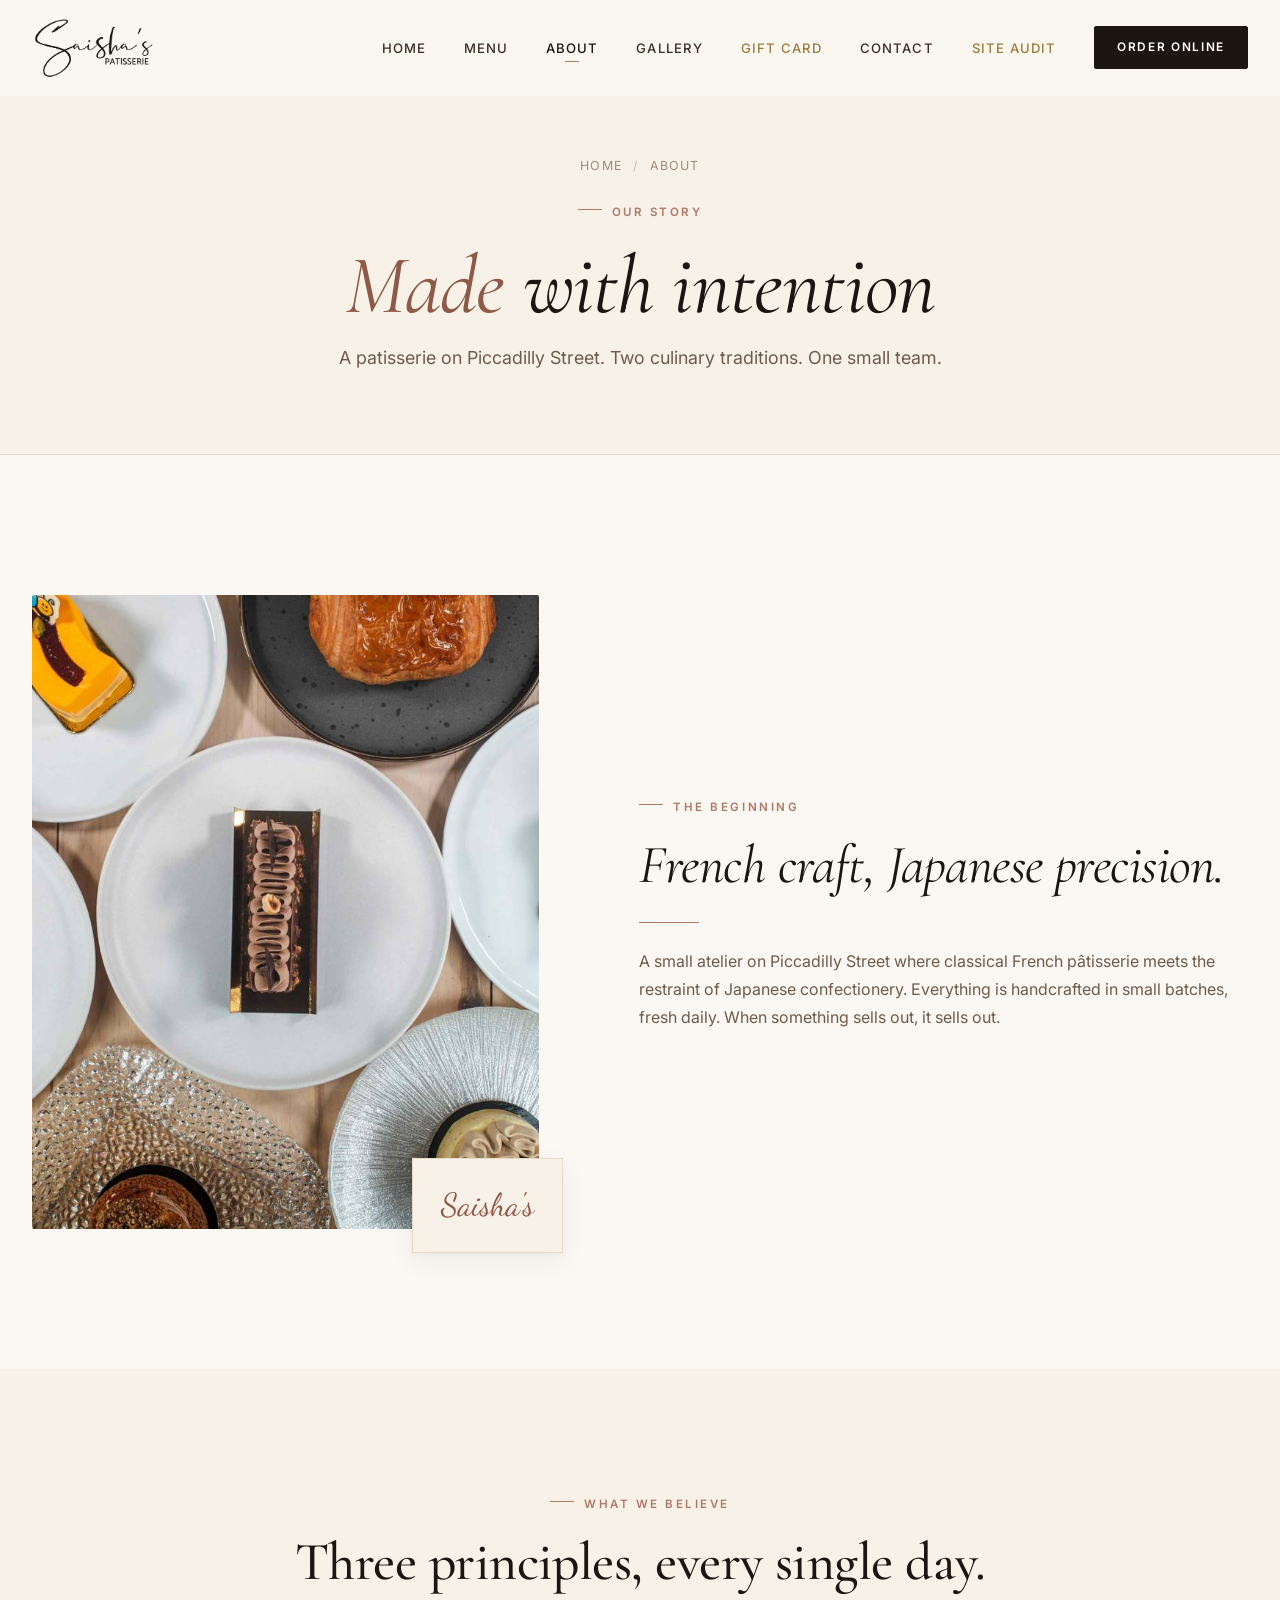
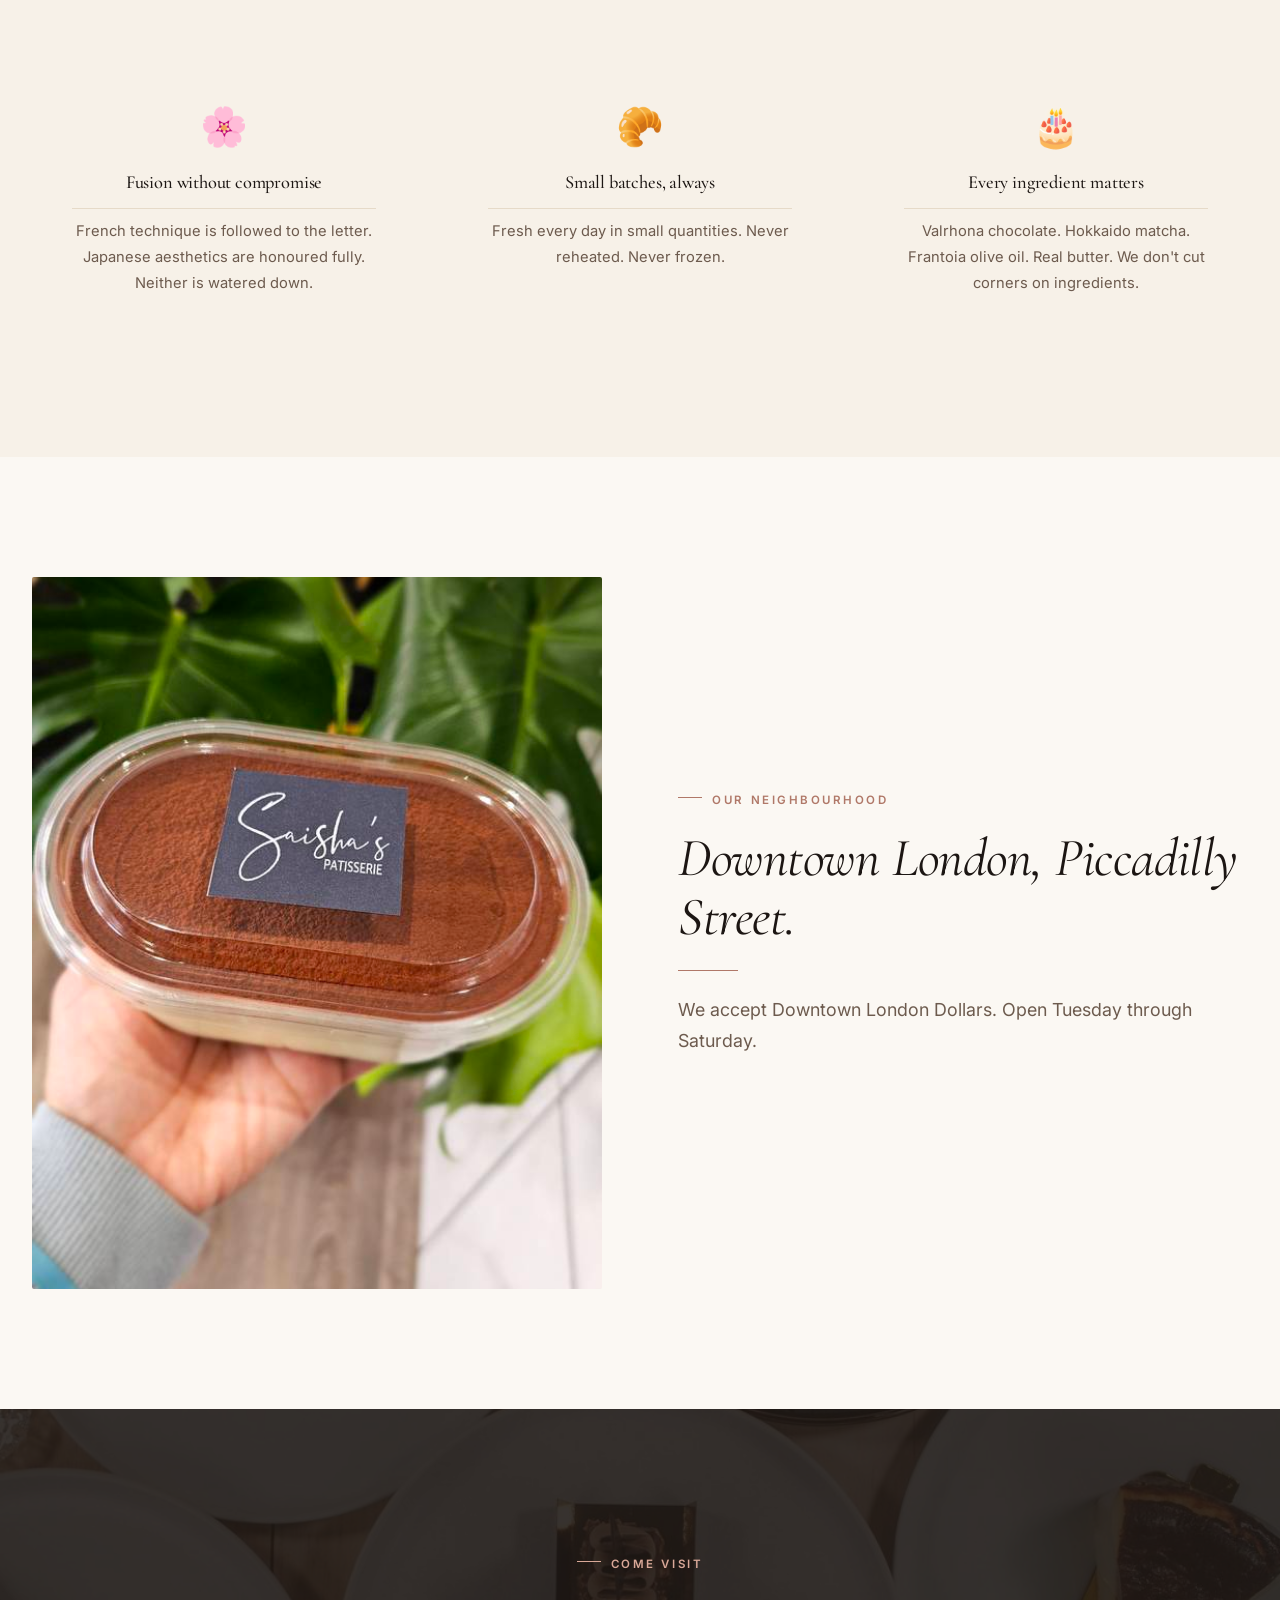
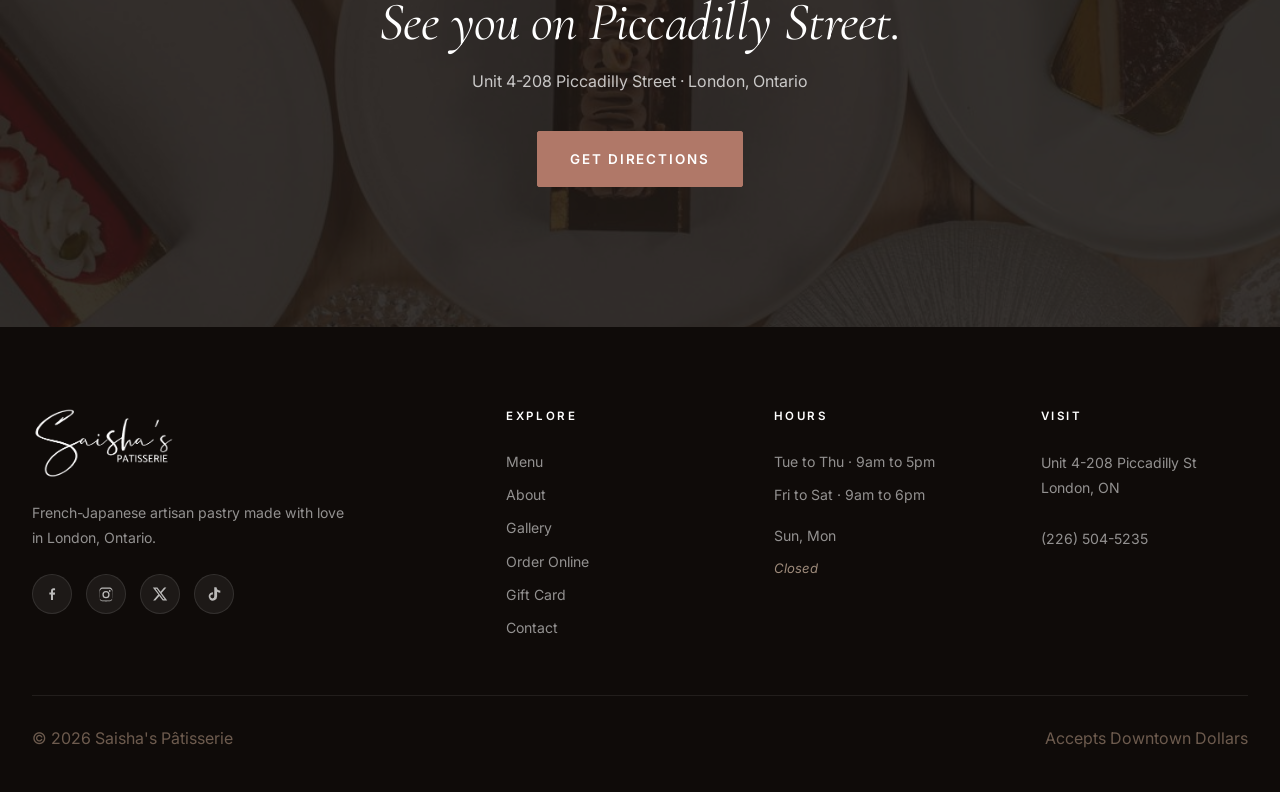
==== commit 1a73f429: "Add Site Audit nav link to every page; document mobile behaviour - Site Audit link (gold) now appear" ====
--- a/about.html
+++ b/about.html
@@ -22,6 +22,7 @@
           <li><a href="gallery.html">Gallery</a></li>
           <li><a href="https://app.squareup.com/gift/MLR6V0DSDRDC0/order" target="_blank" rel="noopener" style="color:var(--gold);">Gift Card</a></li>
           <li><a href="contact.html">Contact</a></li>
+          <li><a href="audit.html" style="color: var(--gold);">Site Audit</a></li>
           <li><a href="#" class="btn btn-primary nav-cta">Order Online</a></li>
         </ul>
         <button class="nav-toggle" aria-label="Menu"><span></span><span></span><span></span></button>
--- a/css/components.css
+++ b/css/components.css
@@ -456,8 +456,38 @@
 @media (max-width: 1024px) {
   .featured-grid { grid-template-columns: repeat(2, 1fr); }
 }
-@media (max-width: 540px) {
-  .featured-grid { grid-template-columns: 1fr; }
+@media (max-width: 640px) {
+  .featured {
+    padding: 56px 0;
+  }
+  .featured .wrap { padding-right: 0; }
+  .featured-grid {
+    display: flex;
+    grid-template-columns: none;
+    gap: 12px;
+    overflow-x: auto;
+    scroll-snap-type: x mandatory;
+    padding: 4px 20px 16px 0;
+    -webkit-overflow-scrolling: touch;
+    scrollbar-width: none;
+  }
+  .featured-grid::-webkit-scrollbar { display: none; }
+  .featured-card {
+    flex: 0 0 78%;
+    scroll-snap-align: start;
+  }
+  .featured-card-img { aspect-ratio: 1/1; }
+  .featured-card-body { padding: 16px 18px 20px; }
+  .featured-card-body h4 { font-size: 1.1rem; margin-bottom: 6px; }
+  .featured-card-body .desc {
+    font-size: 0.82rem;
+    line-height: 1.5;
+    margin-bottom: 10px;
+    display: -webkit-box;
+    -webkit-line-clamp: 3;
+    -webkit-box-orient: vertical;
+    overflow: hidden;
+  }
 }
 
 /* ===========================================================
@@ -856,6 +886,27 @@
   gap: 12px;
   flex-wrap: wrap;
   justify-content: center;
+}
+@media (max-width: 900px) {
+  .menu-nav { padding: 12px 0; }
+  .menu-nav .wrap { padding: 0; }
+  .menu-nav-inner {
+    flex-wrap: nowrap;
+    justify-content: flex-start;
+    overflow-x: auto;
+    -webkit-overflow-scrolling: touch;
+    scrollbar-width: none;
+    gap: 8px;
+    padding: 2px 20px;
+    scroll-padding-left: 20px;
+  }
+  .menu-nav-inner::-webkit-scrollbar { display: none; }
+  .menu-tab {
+    flex-shrink: 0;
+    padding: 9px 16px;
+    font-size: 0.72rem;
+    letter-spacing: 0.1em;
+  }
 }
 .menu-tab {
   padding: 10px 22px;
@@ -1871,3 +1922,81 @@
   color: var(--ink-soft);
 }
 .finding .fix strong { color: var(--ink); }
+
+/* ===========================================================
+   MOBILE TIGHTENING · reduce vertical bloat on narrow screens
+   =========================================================== */
+@media (max-width: 640px) {
+  :root { --nav-h: 72px; }
+  .nav-logo img { height: 46px; }
+
+  .hero { min-height: 88vh; }
+  .hero-content { padding: 24px 0 56px; }
+  .hero-content h1 { margin-bottom: 20px; }
+  .hero-tagline { margin-bottom: 28px; }
+  .hero-meta { bottom: 24px; }
+
+  .page-header { padding: calc(var(--nav-h) + 32px) 0 40px; }
+  .page-header .lead { font-size: 0.98rem; }
+
+  .section { padding: 48px 0; }
+  .section-header { margin-bottom: 32px; }
+
+  .intro { padding: 56px 0; }
+  .intro-split { gap: 32px; }
+  .intro-text h2 { margin-bottom: 18px; }
+  .intro-sig {
+    bottom: -14px;
+    padding: 12px 18px;
+    font-size: 1.5rem;
+  }
+
+  .pullquote { padding: 48px 0; }
+
+  .menu-category { padding: 44px 0; }
+  .menu-category-header { margin-bottom: 32px; }
+  .menu-grid { gap: 28px 20px; }
+
+  .grid { gap: 20px; }
+  .card { padding: 24px; }
+
+  /* About → What We Believe: keep centered stack, tighten vertical rhythm */
+  .section.bg-cream .grid-3 {
+    gap: 20px;
+  }
+  .section.bg-cream .grid-3 > .card {
+    padding: 4px 0 !important;
+  }
+  .section.bg-cream .grid-3 > .card > div:first-child {
+    font-size: 1.8rem !important;
+    margin-bottom: 6px !important;
+    line-height: 1;
+  }
+  .section.bg-cream .grid-3 > .card h3 {
+    margin: 0 0 4px !important;
+    font-size: 1.05rem !important;
+    line-height: 1.3 !important;
+  }
+  .section.bg-cream .grid-3 > .card p {
+    font-size: 0.88rem !important;
+    line-height: 1.55 !important;
+    max-width: 42ch;
+    margin: 0 auto !important;
+  }
+
+  /* Menu grid: force visibility on mobile so fade-up doesn't hide items
+     when the tab-scroll lands at the section header */
+  .menu-grid.fade-up {
+    opacity: 1 !important;
+    transform: none !important;
+  }
+
+  .marquee { padding: 18px 0; }
+  .marquee-item { font-size: 1.15rem; gap: 36px; }
+  .marquee-track { gap: 36px; }
+
+  .footer { padding: 56px 0 28px; }
+  .footer-grid { gap: 32px; margin-bottom: 36px; }
+
+  .cta-banner { padding: 64px 0; }
+}
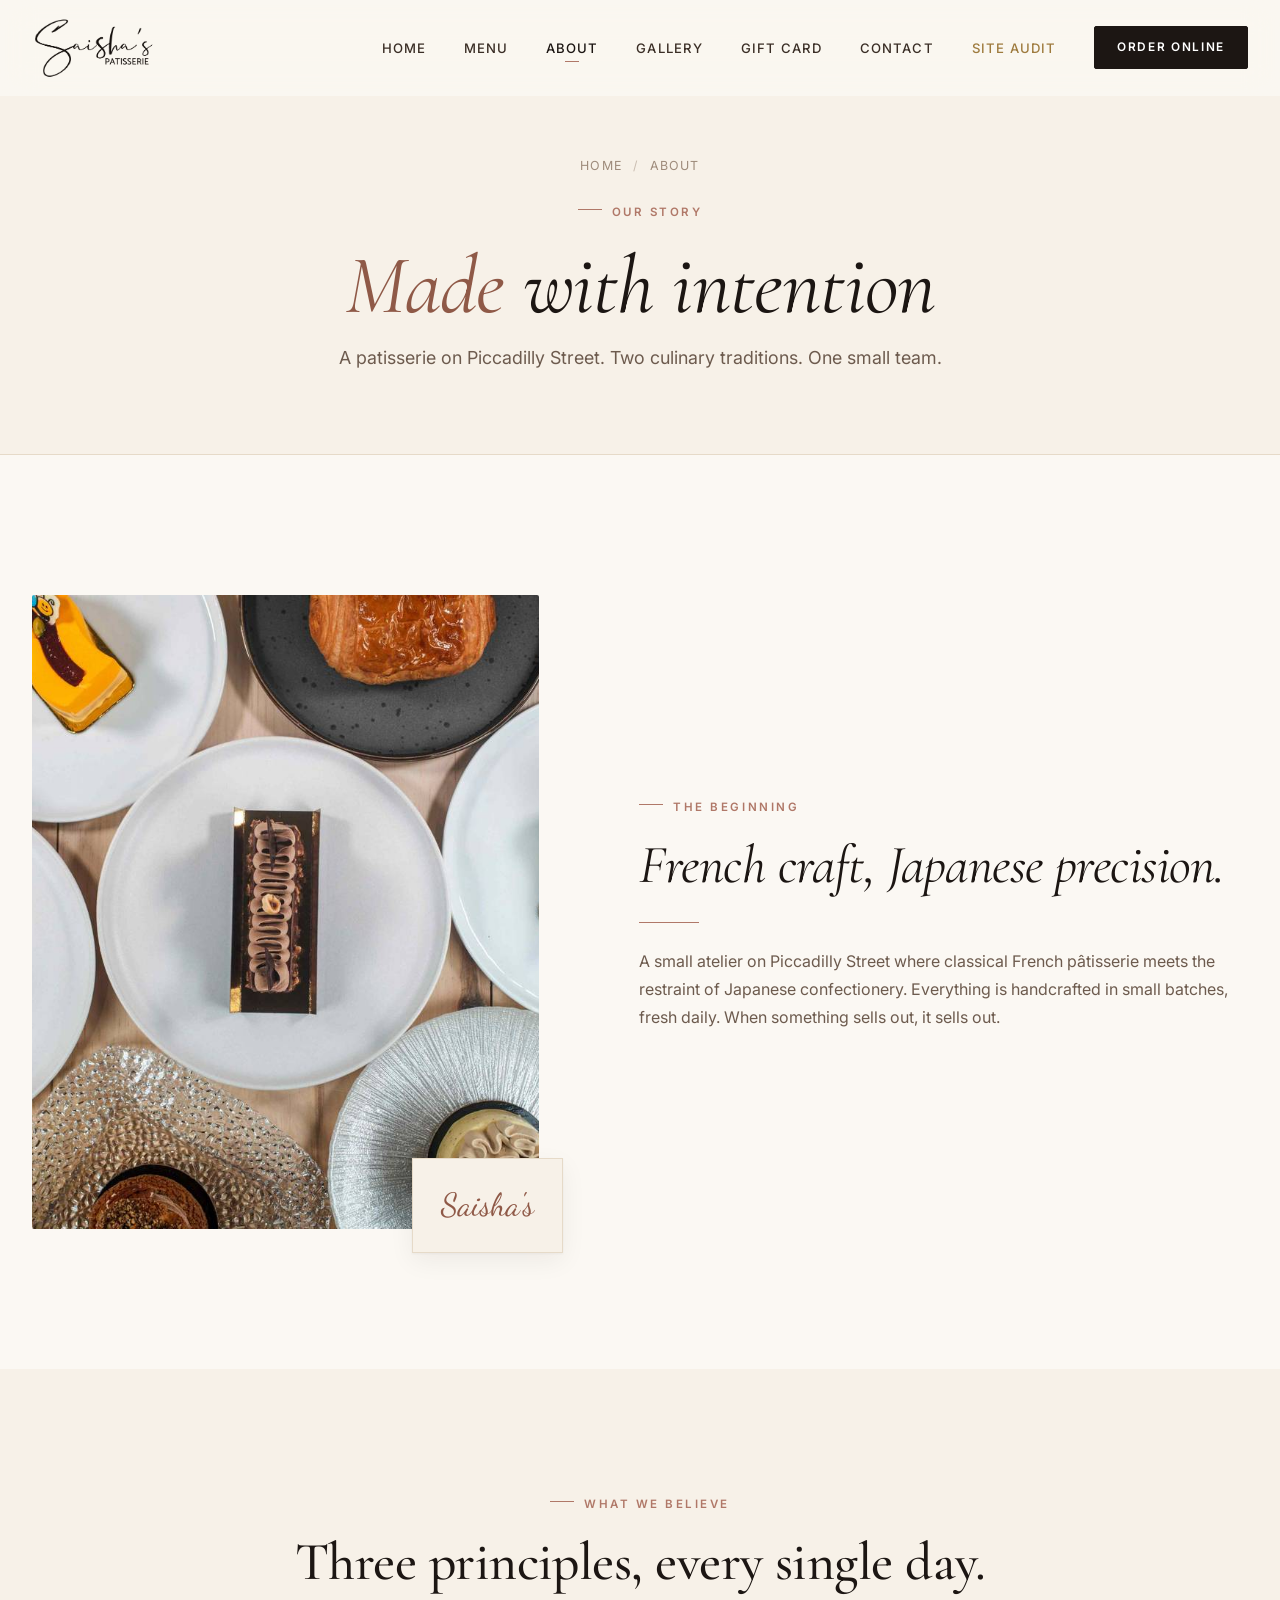
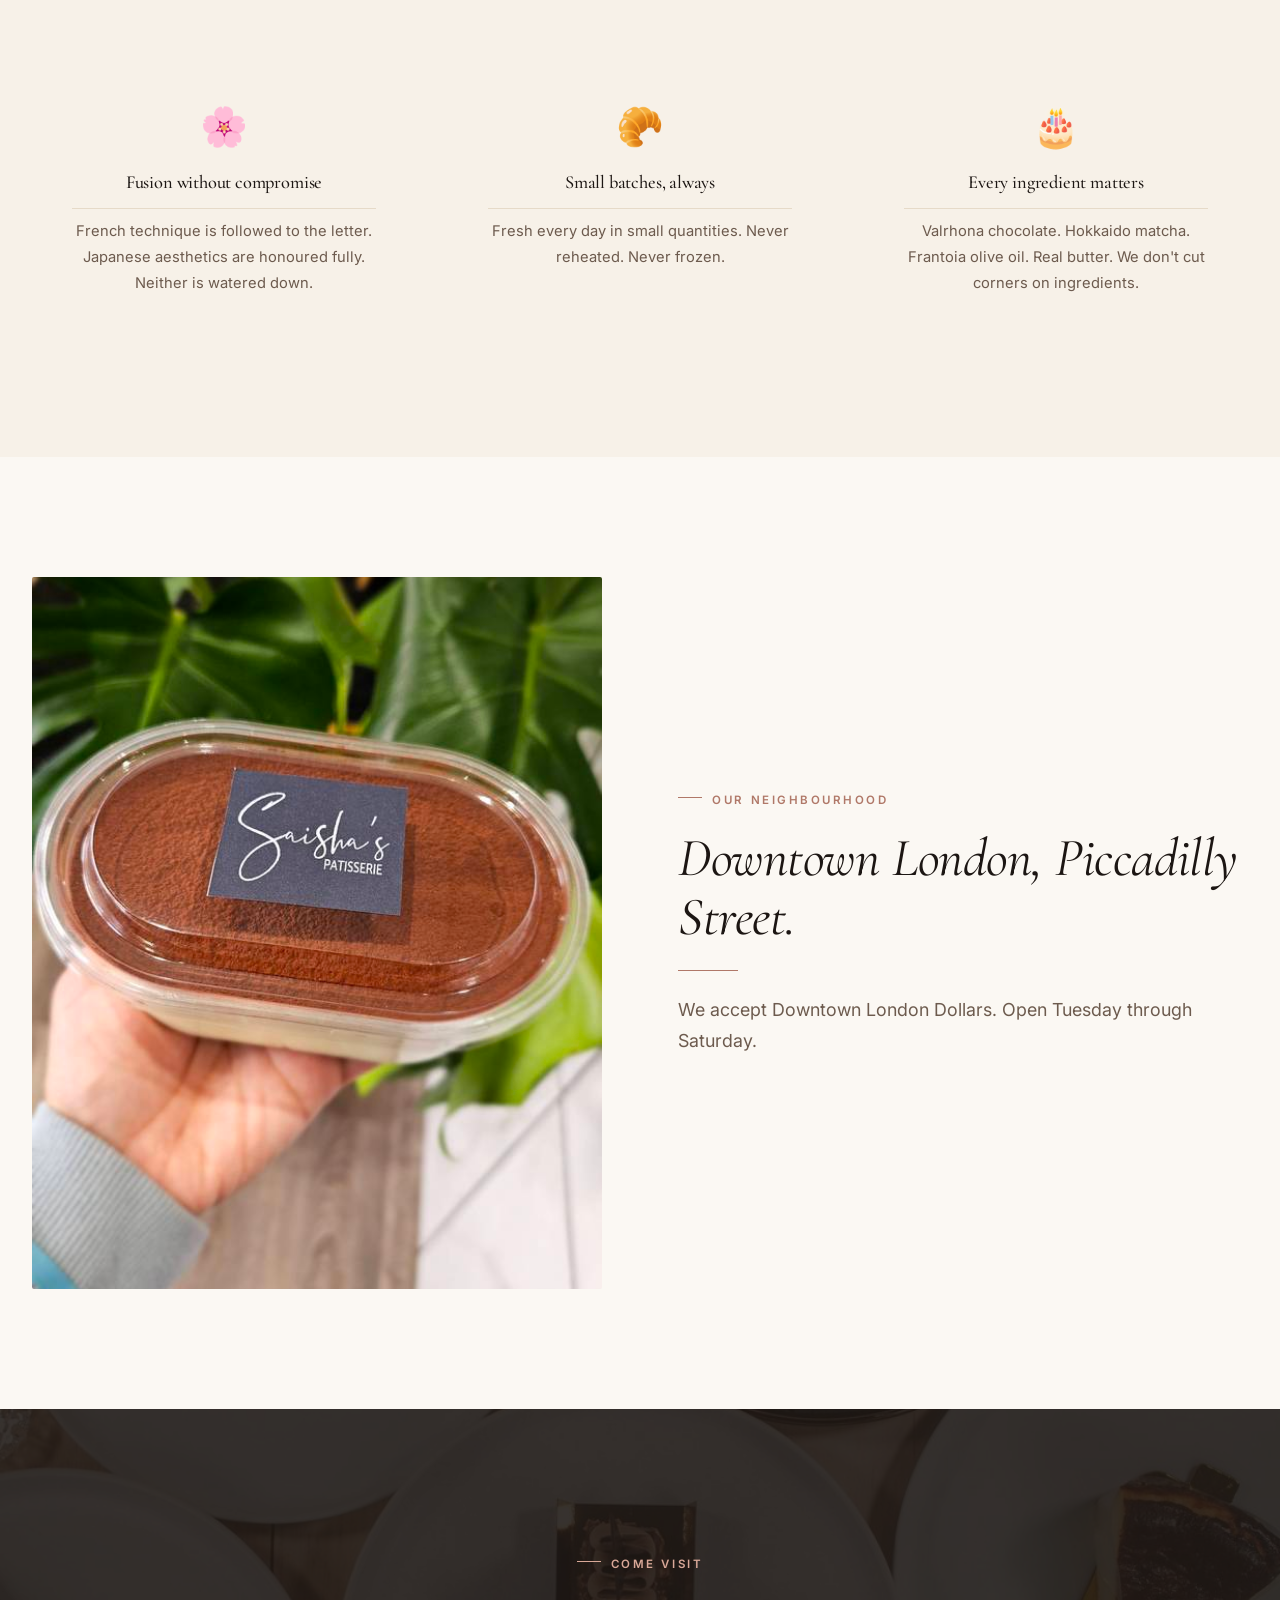
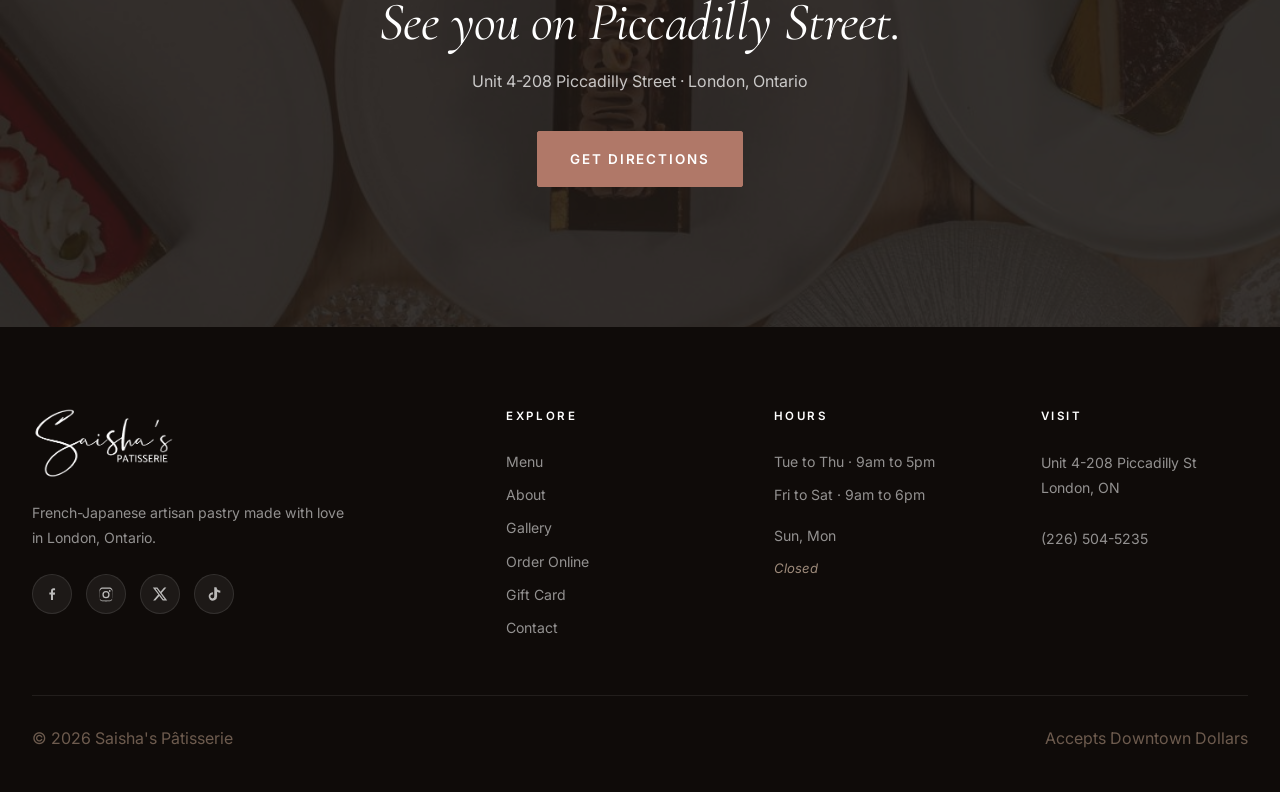
==== commit 461b8d94: "Remove gold colour from Gift Card nav links Gift Card now matches the rest of the nav. The gold 'Pur" ====
--- a/about.html
+++ b/about.html
@@ -20,7 +20,7 @@
           <li><a href="menu.html">Menu</a></li>
           <li><a href="about.html" class="active">About</a></li>
           <li><a href="gallery.html">Gallery</a></li>
-          <li><a href="https://app.squareup.com/gift/MLR6V0DSDRDC0/order" target="_blank" rel="noopener" style="color:var(--gold);">Gift Card</a></li>
+          <li><a href="https://app.squareup.com/gift/MLR6V0DSDRDC0/order" target="_blank" rel="noopener">Gift Card</a></li>
           <li><a href="contact.html">Contact</a></li>
           <li><a href="audit.html" style="color: var(--gold);">Site Audit</a></li>
           <li><a href="#" class="btn btn-primary nav-cta">Order Online</a></li>
